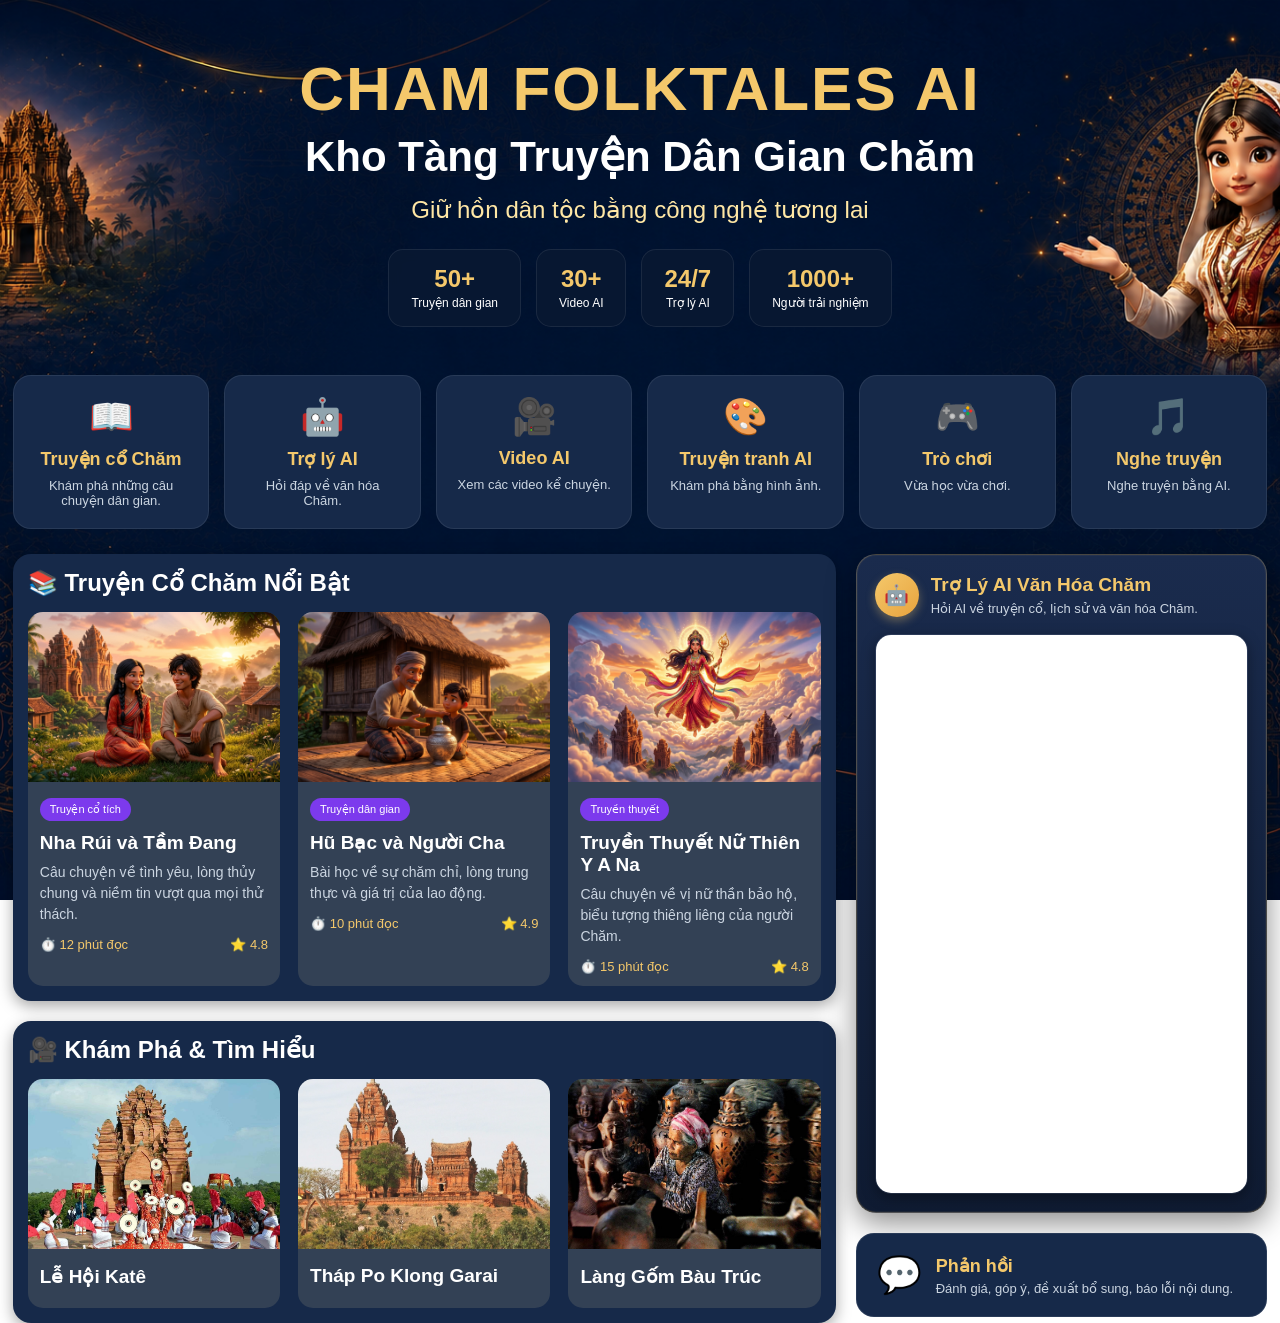
==== index.html @ b6efe1ab "Update index.html" ====
<!DOCTYPE html>
<html lang="vi">
<head>

    <meta charset="UTF-8">
    <meta name="viewport" content="width=device-width, initial-scale=1.0">
    <title>CHAM FOLKTALES AI</title>

    <link rel="stylesheet" href="style.css">
</head>

<body>

<div class="container">

    <div class="hero">

        <div class="hero-content">

            <h1>CHAM FOLKTALES AI</h1>

            <h2>Kho Tàng Truyện Dân Gian Chăm</h2>

            <p>
                Giữ hồn dân tộc bằng công nghệ tương lai
            </p>

            <div class="stats">

                <div class="stat-box">
                    <h3>50+</h3>
                    <span>Truyện dân gian</span>
                </div>

                <div class="stat-box">
                    <h3>30+</h3>
                    <span>Video AI</span>
                </div>

                <div class="stat-box">
                    <h3>24/7</h3>
                    <span>Trợ lý AI</span>
                </div>

                <div class="stat-box">
                    <h3>1000+</h3>
                    <span>Người trải nghiệm</span>
                </div>

            </div>
        </div>

    </div>

    <div class="menu-grid">

        <a href="truyenco.html" class="menu-card">
            <div class="icon">📖</div>
            <h3>Truyện cổ Chăm</h3>
            <p>Khám phá những câu chuyện dân gian.</p>
        </a>

        <a href="chatbot.html" class="menu-card">
            <div class="icon">🤖</div>
            <h3>Trợ lý AI</h3>
            <p>Hỏi đáp về văn hóa Chăm.</p>
        </a>

        <a href="videoAI.html" class="menu-card">
            <div class="icon">🎥</div>
            <h3>Video AI</h3>
            <p>Xem các video kể chuyện.</p>
        </a>

        <a href="truyentranh.html" class="menu-card">
            <div class="icon">🎨</div>
            <h3>Truyện tranh AI</h3>
            <p>Khám phá bằng hình ảnh.</p>
        </a>

        <a href="trochoi.html" class="menu-card">
            <div class="icon">🎮</div>
            <h3>Trò chơi</h3>
            <p>Vừa học vừa chơi.</p>
        </a>

        <a href="nghetruyen.html" class="menu-card">
            <div class="icon">🎵</div>
            <h3>Nghe truyện</h3>
            <p>Nghe truyện bằng AI.</p>
        </a>

    </div>

    <div class="main-grid">

        <!-- CỘT TRÁI -->
        <div class="left-side">

            <section class="story">

                <h2>📚 Truyện Cổ Chăm Nổi Bật</h2>

                <div class="cards">

                    <a href="truyenco.html#nha-rui-tam-dang" class="card" style="cursor: pointer; text-decoration: none; color: inherit;">

                        <img src="nha-nui-tam-dang.jpeg">

                        <div class="card-content">

                            <span class="tag">Truyện cổ tích</span>

                            <h3>Nha Rúi và Tầm Đang</h3>

                            <p>
                                Câu chuyện về tình yêu, lòng thủy chung và niềm tin vượt qua mọi thử thách.
                            </p>

                            <div class="card-info">
                                <span>⏱️ 12 phút đọc</span>
                                <span>⭐ 4.8</span>
                            </div>

                        </div>

                    </a>

                    <a href="truyenco.html#hu-bac-va-nguoi-cha" class="card" style="cursor: pointer; text-decoration: none; color: inherit;">

                        <img src="hu-bac-nguoi-cha.jpeg">

                        <div class="card-content">

                            <span class="tag">Truyện dân gian</span>

                            <h3>Hũ Bạc và Người Cha</h3>

                            <p>
                                Bài học về sự chăm chỉ, lòng trung thực và giá trị của lao động.
                            </p>

                            <div class="card-info">
                                <span>⏱️ 10 phút đọc</span>
                                <span>⭐ 4.9</span>
                            </div>

                        </div>

                    </a>

                    <a href="truyenco.html#thien-y-a-na" class="card" style="cursor: pointer; text-decoration: none; color: inherit;">

                        <img src="truyen-thuyet-thien-y-a-na.jpeg">

                        <div class="card-content">

                            <span class="tag">Truyền thuyết</span>

                            <h3>Truyền Thuyết Nữ Thiên Y A Na</h3>

                            <p>
                                Câu chuyện về vị nữ thần bảo hộ, biểu tượng thiêng liêng của người Chăm.
                            </p>

                            <div class="card-info">
                                <span>⏱️ 15 phút đọc</span>
                                <span>⭐ 4.8</span>
                            </div>

                        </div>

                    </a>

                </div>

            </section>

            <!-- KHÁM PHÁ & TÌM HIỂU -->
            <div class="extra-side">

                <h2>🎥 Khám Phá & Tìm Hiểu</h2>

                <div class="cards">

                    <div class="card" onclick="openKP('kate')" style="cursor:pointer;">
                        <img src="le-hoi-kate.jpg">
                        <div class="card-content">
                            <h3>Lễ Hội Katê</h3>
                        </div>
                    </div>

                    <div class="card" onclick="openKP('thap')" style="cursor:pointer;">
                        <img src="thap-po-klong-garai.jpg">
                        <div class="card-content">
                            <h3>Tháp Po Klong Garai</h3>
                        </div>
                    </div>

                    <div class="card" onclick="openKP('gom')" style="cursor:pointer;">
                        <img src="lang-gom-bau-truc.jpg">
                        <div class="card-content">
                            <h3>Làng Gốm Bàu Trúc</h3>
                        </div>
                    </div>

                </div>

            </div>

        </div>

        <!-- CỘT PHẢI -->
        <div class="right-side">

            <div class="chat-widget">

                <div class="chat-widget-header">
                    <div class="chat-icon-circle">🤖</div>
                    <div>
                        <h2>Trợ Lý AI Văn Hóa Chăm</h2>
                        <p>Hỏi AI về truyện cổ, lịch sử và văn hóa Chăm.</p>
                    </div>
                </div>

                <div class="chat-iframe-wrap">
                    <iframe
                        src="https://www.chatbase.co/c4M_3t0u1Y0ALdoCKAteB/help"
                        scrolling="no"
                        frameborder="0">
                    </iframe>
                </div>

            </div>

            <a href="phanhoi.html" class="menu-card" style="display:flex;align-items:center;gap:14px;text-align:left;margin-top:20px;">
                <div class="icon" style="margin-bottom:0;">💬</div>
                <div>
                    <h3 style="margin-bottom:4px;">Phản hồi</h3>
                    <p>Đánh giá, góp ý, đề xuất bổ sung, báo lỗi nội dung.</p>
                </div>
            </a>

        </div>

    </div>

</div><!-- end .container -->


<!-- =============================================
     MODAL KHÁM PHÁ & TÌM HIỂU
     ============================================= -->
<div id="kp-overlay" onclick="closeKPOverlay(event)" style="
    display: none;
    position: fixed;
    inset: 0;
    background: rgba(0,0,0,0.88);
    z-index: 9999;
    align-items: center;
    justify-content: center;
    backdrop-filter: blur(6px);
    padding: 20px;
">

    <div style="
        background: linear-gradient(180deg, #1a2b4d 0%, #0f1b32 100%);
        border: 1px solid rgba(244,200,107,0.25);
        border-radius: 22px;
        width: 100%;
        max-width: 700px;
        max-height: 88vh;
        display: flex;
        flex-direction: column;
        overflow: hidden;
        box-shadow: 0 28px 70px rgba(0,0,0,0.8);
        animation: kpIn 0.3s cubic-bezier(0.34,1.56,0.64,1);
    ">

        <!-- Header -->
        <div style="
            display: flex;
            align-items: flex-start;
            justify-content: space-between;
            padding: 20px 24px 16px;
            border-bottom: 1px solid rgba(255,255,255,0.07);
            flex-shrink: 0;
        ">
            <div>
                <div id="kp-tag" style="
                    display: inline-block;
                    background: rgba(124,58,237,0.78);
                    color: white;
                    font-size: 11px;
                    padding: 3px 12px;
                    border-radius: 20px;
                    margin-bottom: 8px;
                    font-weight: 500;
                "></div>
                <div id="kp-title" style="
                    font-size: 24px;
                    font-weight: 700;
                    color: #f4c86b;
                    line-height: 1.3;
                "></div>
            </div>
            <button onclick="closeKP()" style="
                width: 38px;
                height: 38px;
                border-radius: 50%;
                background: rgba(255,255,255,0.08);
                border: none;
                color: white;
                font-size: 18px;
                cursor: pointer;
                display: flex;
                align-items: center;
                justify-content: center;
                flex-shrink: 0;
                margin-left: 16px;
                transition: background 0.2s;
            " onmouseover="this.style.background='rgba(255,255,255,0.16)'"
               onmouseout="this.style.background='rgba(255,255,255,0.08)'">✕</button>
        </div>

        <!-- Body -->
        <div style="
            flex: 1;
            overflow-y: auto;
            padding: 24px 28px 20px;
            scrollbar-width: thin;
            scrollbar-color: rgba(244,200,107,0.3) transparent;
        ">

            <!-- Ảnh -->
            <img id="kp-img" src="" alt="" style="
                width: 100%;
                height: 230px;
                object-fit: cover;
                border-radius: 14px;
                margin-bottom: 20px;
                display: block;
            ">

            <!-- Mô tả -->
            <div id="kp-desc" style="
                color: #cbd5e1;
                font-size: 15px;
                line-height: 1.85;
                margin-bottom: 20px;
            "></div>

            <!-- Facts -->
            <div id="kp-facts" style="
                background: rgba(244,200,107,0.07);
                border: 1px solid rgba(244,200,107,0.18);
                border-radius: 14px;
                padding: 18px 20px;
            "></div>

        </div>

        <!-- Footer -->
        <div style="
            padding: 14px 24px;
            border-top: 1px solid rgba(255,255,255,0.07);
            display: flex;
            justify-content: center;
            flex-shrink: 0;
        ">
            <button onclick="closeKP()" style="
                padding: 10px 32px;
                background: rgba(244,200,107,0.1);
                border: 1px solid rgba(244,200,107,0.3);
                border-radius: 10px;
                color: #f4c86b;
                font-size: 14px;
                cursor: pointer;
                transition: background 0.2s;
            " onmouseover="this.style.background='rgba(244,200,107,0.2)'"
               onmouseout="this.style.background='rgba(244,200,107,0.1)'">✕ Đóng</button>
        </div>

    </div>
</div>

<style>
@keyframes kpIn {
    from { opacity: 0; transform: scale(0.9) translateY(20px); }
    to   { opacity: 1; transform: scale(1)   translateY(0);    }
}
</style>

<script>
/* ========== DỮ LIỆU KHÁM PHÁ ========== */
const kpData = {

    kate: {
        tag: 'Lễ hội truyền thống',
        title: '🎉 Lễ Hội Katê',
        img: 'le-hoi-kate.jpg',
        desc: [
            'Lễ hội Katê là lễ hội lớn nhất và đặc sắc nhất của người Chăm Bàlamôn, được tổ chức vào tháng 7 theo lịch Chăm (khoảng tháng 9–10 dương lịch) hằng năm.',
            'Đây là dịp để người Chăm tưởng nhớ các vị thần và tổ tiên, đặc biệt là vua Po Klong Garai và nữ thần Thiên Y A Na. Lễ hội diễn ra tại các tháp Chăm cổ kính với các nghi lễ tắm tượng thần, mặc y phục cho tượng và múa hát truyền thống.',
            'Katê không chỉ là nghi lễ tôn giáo mà còn là dịp để cộng đồng Chăm sum họp, gìn giữ bản sắc văn hóa và truyền lại cho thế hệ trẻ những giá trị tinh thần quý báu.'
        ],
        facts: [
            { icon: '📅', label: 'Thời gian',   value: 'Tháng 7 lịch Chăm (tháng 9–10 dương lịch)' },
            { icon: '📍', label: 'Địa điểm',    value: 'Tháp Chăm tại Ninh Thuận, Bình Thuận' },
            { icon: '🙏', label: 'Ý nghĩa',     value: 'Tưởng nhớ thần linh và tổ tiên người Chăm' },
            { icon: '🎭', label: 'Hoạt động',   value: 'Múa Chăm, hát dân ca, nghi lễ tắm tượng thần' },
            { icon: '🏛️', label: 'Di sản',      value: 'Di sản văn hóa phi vật thể quốc gia' }
        ]
    },

    thap: {
        tag: 'Di sản kiến trúc',
        title: '🏛️ Tháp Po Klong Garai',
        img: 'thap-po-klong-garai.jpg',
        desc: [
            'Tháp Po Klong Garai là quần thể tháp Chăm cổ nổi tiếng nhất Việt Nam, tọa lạc trên ngọn đồi Trầu ở thành phố Phan Rang–Tháp Chàm, tỉnh Ninh Thuận. Được xây dựng vào cuối thế kỷ XIII – đầu thế kỷ XIV, quần thể gồm ba tháp: Tháp Chính, Tháp Lửa và Tháp Cổng.',
            'Điều kỳ diệu nhất của kiến trúc Chăm là các khối gạch được xây hoàn toàn không dùng vữa nhưng vẫn kết dính chặt chẽ và đứng vững qua hơn 700 năm. Bí quyết kỹ thuật này đến nay vẫn chưa được giải đáp hoàn toàn.',
            'Tháp được đặt theo tên vua Po Klong Garai – vị vua huyền thoại của người Chăm, người đã có công xây dựng hệ thống thủy lợi và đoàn kết dân tộc Chăm Pa.'
        ],
        facts: [
            { icon: '📅', label: 'Năm xây dựng', value: 'Cuối TK XIII – đầu TK XIV' },
            { icon: '📍', label: 'Vị trí',        value: 'Phan Rang–Tháp Chàm, Ninh Thuận' },
            { icon: '🧱', label: 'Đặc điểm',      value: 'Xây bằng gạch nung, không dùng vữa' },
            { icon: '🏯', label: 'Cấu trúc',      value: '3 tháp: Tháp Chính, Tháp Lửa, Tháp Cổng' },
            { icon: '🌍', label: 'Di sản',         value: 'Di tích quốc gia đặc biệt của Việt Nam' }
        ]
    },

    gom: {
        tag: 'Làng nghề truyền thống',
        title: '🏺 Làng Gốm Bàu Trúc',
        img: 'lang-gom-bau-truc.jpg',
        desc: [
            'Làng gốm Bàu Trúc thuộc thị trấn Phước Dân, huyện Ninh Phước, tỉnh Ninh Thuận – được công nhận là một trong những làng gốm cổ nhất Đông Nam Á còn hoạt động cho đến ngày nay.',
            'Điểm độc đáo nhất của gốm Bàu Trúc là hoàn toàn làm bằng tay, không dùng bàn xoay. Người thợ đi vòng quanh sản phẩm để tạo hình, dùng đất sét địa phương pha trộn với cát mịn lấy từ sông Quao. Sau khi phơi khô, gốm được nung ngoài trời bằng củi và rơm trong khoảng 5–7 giờ.',
            'Gốm Bàu Trúc mang màu sắc tự nhiên đặc trưng: đỏ gạch, đen bóng hoặc nâu vàng với hoa văn hình học mang đậm bản sắc Chăm. Nghề làm gốm chủ yếu do phụ nữ Chăm truyền dạy từ đời này sang đời khác.'
        ],
        facts: [
            { icon: '📍', label: 'Địa điểm',   value: 'Ninh Phước, Ninh Thuận' },
            { icon: '⏳', label: 'Lịch sử',    value: 'Hàng nghìn năm tuổi, cổ nhất Đông Nam Á' },
            { icon: '🤲', label: 'Kỹ thuật',   value: 'Hoàn toàn thủ công, không dùng bàn xoay' },
            { icon: '🔥', label: 'Nung gốm',   value: 'Nung ngoài trời bằng củi và rơm' },
            { icon: '👩', label: 'Người làm',  value: 'Chủ yếu do phụ nữ Chăm thực hiện' }
        ]
    }

};

/* ========== MỞ MODAL ========== */
function openKP(key) {
    const d = kpData[key];

    document.getElementById('kp-tag').textContent   = d.tag;
    document.getElementById('kp-title').textContent = d.title;
    document.getElementById('kp-img').src           = d.img;
    document.getElementById('kp-img').alt           = d.title;

    // Đoạn văn mô tả
    document.getElementById('kp-desc').innerHTML =
        d.desc.map(p => `<p style="margin-bottom:14px">${p}</p>`).join('');

    // Bảng thông tin nhanh
    document.getElementById('kp-facts').innerHTML =
        d.facts.map(f => `
            <div style="
                display: flex;
                align-items: center;
                gap: 12px;
                padding: 8px 0;
                border-bottom: 1px solid rgba(255,255,255,0.05);
            ">
                <span style="font-size:20px; min-width:28px; text-align:center">${f.icon}</span>
                <span style="color:#64748b; font-size:13px; min-width:120px">${f.label}</span>
                <span style="color:#cbd5e1; font-size:14px">${f.value}</span>
            </div>
        `).join('');

    const overlay = document.getElementById('kp-overlay');
    overlay.style.display = 'flex';
    document.body.style.overflow = 'hidden';
}

/* ========== ĐÓNG MODAL ========== */
function closeKP() {
    document.getElementById('kp-overlay').style.display = 'none';
    document.body.style.overflow = '';
}

function closeKPOverlay(e) {
    if (e.target === document.getElementById('kp-overlay')) closeKP();
}

document.addEventListener('keydown', function(e) {
    if (e.key === 'Escape') closeKP();
});
</script>

<script src="script.js"></script>

</body>
</html>
---- style.css ----
*{
    margin:0;
    padding:0;
    box-sizing:border-box;
}

body{
    background-image:url("nen-cham-ai.png");
    background-size:cover;
    background-position:top center;
    background-repeat:no-repeat;
    background-attachment:fixed;
    color:white;
    font-family:Arial,sans-serif;
}
.hero{
    width:100%;
    height:380px;
    background:none;
    display:flex;
    justify-content:center;
    align-items:center;
    margin-bottom:20px;
}
.hero-content{
    text-align:center;
}
.hero-content h1{
    font-size:62px;
    color:#f4c86b;
    font-weight:bold;
    letter-spacing:2px;
}
.hero-content h2{
    font-size:42px;
    color:white;
    margin-top:8px;
}
.hero-content p{
    margin-top:15px;
    font-size:24px;
    color:#ffe7a5;
}
.container{
    width:98%;
    max-width:1800px;
    margin:auto;
}
.header{
    text-align:center;
    margin-bottom:30px;
}
.header h1{
    font-size:42px;
    color:#38bdf8;
}
.header p{
    color:#cbd5e1;
    margin-top:10px;
}
.section{
    background:#1e293b;
    padding:25px;
    border-radius:18px;
    margin-bottom:25px;
    box-shadow:0 5px 15px rgba(0,0,0,.3);
}
.info{
    border-left:6px solid #38bdf8;
}
.chat{
    border-left:6px solid #22c55e;
}
.story{
    border-left:6px solid #f59e0b;
}
.video{
    border-left:6px solid #ef4444;
}
.section h2{
    margin-bottom:15px;
}
.chat-box{
    display:flex;
    gap:10px;
}
.chat-box input{
    flex:1;
    padding:12px;
    border:none;
    border-radius:10px;
    outline:none;
}
.chat-box button{
    padding:12px 20px;
    border:none;
    border-radius:10px;
    cursor:pointer;
    background:#22c55e;
    color:white;
}
.chat-box button:hover{
    background:#16a34a;
}
.card{
    background:#334155;
    border-radius:15px;
    overflow:hidden;
    transition:.3s;
    height:100%;
}
.card:hover{
    transform:translateY(-8px);
}
.card img{
    width:100%;
    height:180px;
    object-fit:cover;
}
.card-content{
    padding:15px;
}
.card-content h3{
    text-align:center;
}
::-webkit-scrollbar{
    width:8px;
}
::-webkit-scrollbar-thumb{
    background:#38bdf8;
    border-radius:20px;
}
.feature-link{
    display:flex;
    justify-content:space-between;
    align-items:center;
    text-decoration:none;
    color:white;
}
.arrow{
    font-size:30px;
    color:#22c55e;
}
.feature-link:hover .arrow{
    transform:translateX(8px);
    transition:0.3s;
}
.back-btn{
    display:inline-block;
    margin-bottom:20px;
    padding:10px 20px;
    background:#334155;
    color:white;
    text-decoration:none;
    border-radius:10px;
}
.back-btn:hover{
    background:#475569;
}
.chat-page{
    background:#1e293b;
    padding:20px;
    border-radius:20px;
    text-align:center;
}
.chat-page h1{
    margin-bottom:10px;
    color:#fbbf24;
    font-size:42px;
    font-weight:700;
}
.chat-page p{
    text-align:center;
    color:#cbd5e1;
    margin-bottom:15px;
    font-size:18px;
}
.back-btn{
    display:inline-flex;
    align-items:center;
    gap:6px;
    margin-bottom:20px;
    padding:10px 20px;
    background:#334155;
    color:white;
    text-decoration:none;
    border-radius:10px;
    transition:0.3s;
}
.back-btn:hover{
    background:#475569;
}
.chat-page iframe{
    width:100%;
    height:650px;
    border:none;
    border-radius:15px;
    margin-top:10px;
    background:white;
}
.stats{
    display:flex;
    justify-content:center;
    gap:20px;
    margin-top:35px;
}
.stat-box{
    background:rgba(9,25,50,.75);
    padding:18px 28px;
    border-radius:18px;
    border:1px solid rgba(255,255,255,.08);
    backdrop-filter:blur(6px);
}
.stat-box h3{
    color:#f4c86b;
    font-size:28px;
}
.stat-box span{
    color:white;
    font-size:14px;
}
.menu-grid{
    display:grid;
    grid-template-columns:repeat(6,1fr);
    gap:15px;
    margin-bottom:25px;
}
.menu-card{
    background:#162949;
    border:1px solid rgba(255,255,255,.08);
    border-radius:18px;
    padding:20px;
    text-align:center;
    text-decoration:none;
    color:white;
    transition:.3s;
}
.menu-card:hover{
    transform:translateY(-8px);
    border-color:#f4c86b;
}
.menu-card .icon{
    font-size:36px;
    margin-bottom:10px;
}
.menu-card h3{
    font-size:18px;
    margin-bottom:8px;
    color:#f4c86b;
}
.menu-card p{
    font-size:13px;
    color:#cbd5e1;
}
.main-grid{
    display:grid;
    grid-template-columns:2.3fr 1.15fr;
    gap:20px;
    align-items:start;
    margin-top:20px;
}
.left-side{
    display:flex;
    flex-direction:column;
    gap:20px;
}
.right-side{
    width:100%;
}
.story,
.video,
.chat-widget{
    background:#162949;
    border:none;
    border-radius:18px;
    padding:15px;
    box-shadow:0 5px 15px rgba(0,0,0,.35);
}
.story h2,
.video h2,
.chat-widget h2{
    color:white;
    font-size:24px;
    margin-bottom:15px;
}
.chat-widget{
    height:100%;
    background:linear-gradient(180deg,#1a2b4d 0%,#0f1b32 100%);
    border:1px solid rgba(244,200,107,.25);
    border-radius:20px;
    padding:18px;
    box-shadow:0 10px 30px rgba(0,0,0,.45),
               inset 0 0 0 1px rgba(244,200,107,.05);
}
.chat-widget-header{
    display:flex;
    align-items:flex-start;
    gap:12px;
    margin-bottom:16px;
}
.chat-icon-circle{
    flex-shrink:0;
    width:44px;
    height:44px;
    border-radius:50%;
    background:linear-gradient(135deg,#f4c86b,#e8a33d);
    display:flex;
    align-items:center;
    justify-content:center;
    font-size:20px;
    box-shadow:0 4px 10px rgba(244,200,107,.35);
}
.chat-widget-header h2{
    color:#f4c86b;
    font-size:19px;
    margin-bottom:4px;
    font-weight:700;
}
.chat-widget-header p{
    color:#cbd5e1;
    font-size:13px;
    line-height:1.4;
}
.chat-iframe-wrap{
    border-radius:16px;
    overflow:hidden;
    border:1px solid rgba(255,255,255,.08);
    box-shadow:0 4px 14px rgba(0,0,0,.35);
    height:560px;
}
.chat-widget iframe{
    display:block;
    width:calc(100% + 34px);
    height:calc(100% + 34px);
    margin:-17px;
    border:none;
    background:white;
}
.chat-widget{
    height:auto;
}
.cards{
    display:grid;
    grid-template-columns:repeat(3,1fr);
    gap:18px;
}
.card{
    background:#334155;
    border-radius:15px;
    overflow:hidden;
    transition:.3s;
}
.card:hover{
    transform:translateY(-5px);
}
.card img{
    width:100%;
    height:170px;
    object-fit:cover;
}
.card-content{
    padding:12px;
}
.tag{
    display:inline-block;
    background:#7c3aed;
    padding:5px 10px;
    border-radius:20px;
    font-size:11px;
    margin-bottom:10px;
}
.card-content h3{
    text-align:left;
    color:white;
    font-size:19px;
    margin-bottom:8px;
}
.card-content p{
    color:#cbd5e1;
    font-size:14px;
    line-height:1.5;
}
.card-info{
    display:flex;
    justify-content:space-between;
    margin-top:12px;
    color:#f4c86b;
    font-size:13px;
}
.video .cards{
    display:grid;
    grid-template-columns:repeat(3,1fr);
    gap:18px;
}
.video .card img{
    height:150px;
}
.video .card-content{
    text-align:center;
}
.video .card-content h3{
    text-align:center;
    font-size:18px;
}
.menu-grid{
    position:relative;
    z-index:2;
    margin-top:-25px;
}
.stats{
    display:flex;
    justify-content:center;
    gap:15px;
    margin-top:25px;
}
.stat-box{
    background:rgba(9,25,50,.8);
    padding:15px 22px;
    border-radius:15px;
    border:1px solid rgba(255,255,255,.08);
}
.stat-box h3{
    color:#f4c86b;
    font-size:24px;
}
.stat-box span{
    color:white;
    font-size:12px;
}
.video{
    margin-top:20px;
}

/* extra-side (Khám phá & Tìm hiểu) */
.extra-side{
    background:#162949;
    border-radius:18px;
    padding:15px;
    box-shadow:0 5px 15px rgba(0,0,0,.35);
}
.extra-side h2{
    color:white;
    font-size:24px;
    margin-bottom:15px;
}

/* =============================================
   CHATBOT PAGE
   ============================================= */
.chatbot-page{
    padding:30px 0 60px;
}
.chatbot-header{
    text-align:center;
    margin-bottom:24px;
}
.chatbot-header h1{
    font-size:42px;
    color:#f4c86b;
    font-weight:800;
    margin-bottom:10px;
}
.chatbot-header p{
    color:#cbd5e1;
    font-size:16px;
    max-width:560px;
    margin:0 auto;
    line-height:1.6;
}
.chatbot-wrap{
    background:linear-gradient(180deg,#1a2b4d 0%,#0f1b32 100%);
    border:1px solid rgba(244,200,107,0.22);
    border-radius:20px;
    padding:20px;
    box-shadow:0 10px 30px rgba(0,0,0,0.45);
    max-width:900px;
    margin:0 auto;
}
.chatbot-wrap iframe{
    width:100%;
    height:650px;
    border:none;
    border-radius:14px;
    background:white;
    display:block;
}

/* =============================================
   RESPONSIVE – TABLET (max 1024px)
   ============================================= */
@media (max-width:1024px){

    .menu-grid{
        grid-template-columns:repeat(3,1fr);
    }
    .main-grid{
        grid-template-columns:1fr;
    }
    .cards{
        grid-template-columns:repeat(2,1fr);
    }
    .hero-content h1{
        font-size:48px;
    }
    .hero-content h2{
        font-size:32px;
    }
    .hero-content p{
        font-size:18px;
    }
    .stat-box h3{
        font-size:22px;
    }
    .chat-iframe-wrap{
        height:480px;
    }
}

/* =============================================
   RESPONSIVE – MOBILE (max 768px)
   ============================================= */
@media (max-width:768px){

    .container{
        width:96%;
        padding:0 4px;
    }

    /* HERO */
    .hero{
        height:auto;
        padding:30px 16px 20px;
    }
    .hero-content h1{
        font-size:32px;
        letter-spacing:0;
    }
    .hero-content h2{
        font-size:22px;
    }
    .hero-content p{
        font-size:15px;
        margin-top:10px;
    }

    /* STATS */
    .stats{
        display:grid;
        grid-template-columns:repeat(2,1fr);
        gap:10px;
        margin-top:20px;
    }
    .stat-box{
        padding:12px 14px;
    }
    .stat-box h3{
        font-size:22px;
    }
    .stat-box span{
        font-size:12px;
    }

    /* MENU GRID */
    .menu-grid{
        grid-template-columns:repeat(3,1fr);
        gap:8px;
        margin-top:-10px;
        margin-bottom:16px;
    }
    .menu-card{
        padding:12px 6px;
        border-radius:12px;
    }
    .menu-card .icon{
        font-size:24px;
        margin-bottom:6px;
    }
    .menu-card h3{
        font-size:12px;
        margin-bottom:0;
    }
    .menu-card p{
        display:none;
    }

    /* MAIN GRID */
    .main-grid{
        grid-template-columns:1fr;
        gap:16px;
        margin-top:12px;
    }

    /* CARDS */
    .cards{
        grid-template-columns:1fr;
        gap:14px;
    }

    /* SECTIONS */
    .story,
    .video,
    .extra-side{
        padding:14px 12px;
        border-radius:14px;
    }
    .story h2,
    .video h2,
    .extra-side h2{
        font-size:18px;
        margin-bottom:12px;
    }

    /* CARD */
    .card img{
        height:160px;
    }
    .card-content h3{
        font-size:16px;
    }
    .card-content p{
        font-size:13px;
    }

    /* CHAT WIDGET (trang chủ) */
    .chat-widget{
        padding:14px;
    }
    .chat-widget-header h2{
        font-size:16px;
    }
    .chat-iframe-wrap{
        height:420px;
    }
    .chat-widget iframe{
        width:calc(100% + 20px);
        height:calc(100% + 20px);
        margin:-10px;
    }

    /* BACK BTN */
    .back-btn{
        font-size:13px;
        padding:8px 14px;
    }

    /* CHATBOT PAGE */
    .chatbot-header h1{
        font-size:28px;
    }
    .chatbot-header p{
        font-size:14px;
    }
    .chatbot-wrap{
        padding:12px;
        border-radius:14px;
    }
    .chatbot-wrap iframe{
        height:540px;
        border-radius:10px;
    }

    /* TRUYENCO */
    .tc-hero h1{
        font-size:32px;
    }
    .tc-grid{
        grid-template-columns:repeat(2,1fr);
        gap:14px;
    }
    .tc-modal{
        border-radius:16px;
    }
    .tc-modal-title{
        font-size:20px;
    }
    .tc-modal-body{
        padding:16px 16px 14px;
    }
    .tc-story-text{
        font-size:15px;
    }

    /* TRUYENTRANH */
    .tt-grid{
        grid-template-columns:repeat(2,1fr);
        gap:14px;
    }
    .pdf-modal{
        width:96vw;
        height:85vh;
    }

    /* VIDEO */
    .vid-hero h1{
        font-size:32px;
    }
    .vid-grid{
        grid-template-columns:repeat(2,1fr);
        gap:14px;
    }
    .vid-modal{
        width:96vw;
        max-height:90vh;
    }
    .vid-modal-title{
        font-size:18px;
    }

    /* GAME */
    .game-hero h1{
        font-size:32px;
    }
    .topic-grid{
        grid-template-columns:1fr;
        gap:12px;
    }
    .quiz-box{
        padding:20px 16px;
        border-radius:18px;
    }
    .q-text{
        font-size:18px;
    }
    .result-box{
        padding:28px 18px;
    }
    .result-score-big{
        font-size:56px;
    }
    .result-stats{
        gap:8px;
    }
    .r-stat{
        padding:12px 14px;
        min-width:80px;
    }

    /* NGHE TRUYEN */
    .nt-hero h1{
        font-size:32px;
    }
    .nt-layout{
        grid-template-columns:1fr;
    }
    .player-panel{
        position:static;
    }
    .player-cover{
        aspect-ratio:2/1;
    }
    .api-input-row{
        flex-direction:column;
    }
    .api-save-btn{
        width:100%;
    }
    .voice-row{
        gap:8px;
    }
    .voice-btn{
        font-size:12px;
        padding:7px 12px;
    }

    /* PHAN HOI */
    .fb-types{
        grid-template-columns:repeat(2,1fr);
    }
    .fb-row2{
        grid-template-columns:1fr;
    }
}

/* =============================================
   RESPONSIVE – NHỎ HƠN (max 480px)
   ============================================= */
@media (max-width:480px){

    .hero-content h1{
        font-size:26px;
    }
    .hero-content h2{
        font-size:18px;
    }
    .menu-grid{
        grid-template-columns:repeat(3,1fr);
        gap:6px;
    }
    .menu-card .icon{
        font-size:20px;
    }
    .menu-card h3{
        font-size:11px;
    }
    .stats{
        grid-template-columns:repeat(2,1fr);
        gap:8px;
    }
    .stat-box h3{
        font-size:20px;
    }
    .cards{
        grid-template-columns:1fr;
    }

    /* CHATBOT PAGE */
    .chatbot-header h1{
        font-size:22px;
    }
    .chatbot-wrap iframe{
        height:480px;
    }

    /* TRUYENCO */
    .tc-grid{
        grid-template-columns:1fr;
    }

    /* TRUYENTRANH */
    .tt-grid{
        grid-template-columns:1fr;
    }

    /* VIDEO */
    .vid-grid{
        grid-template-columns:1fr;
    }
}
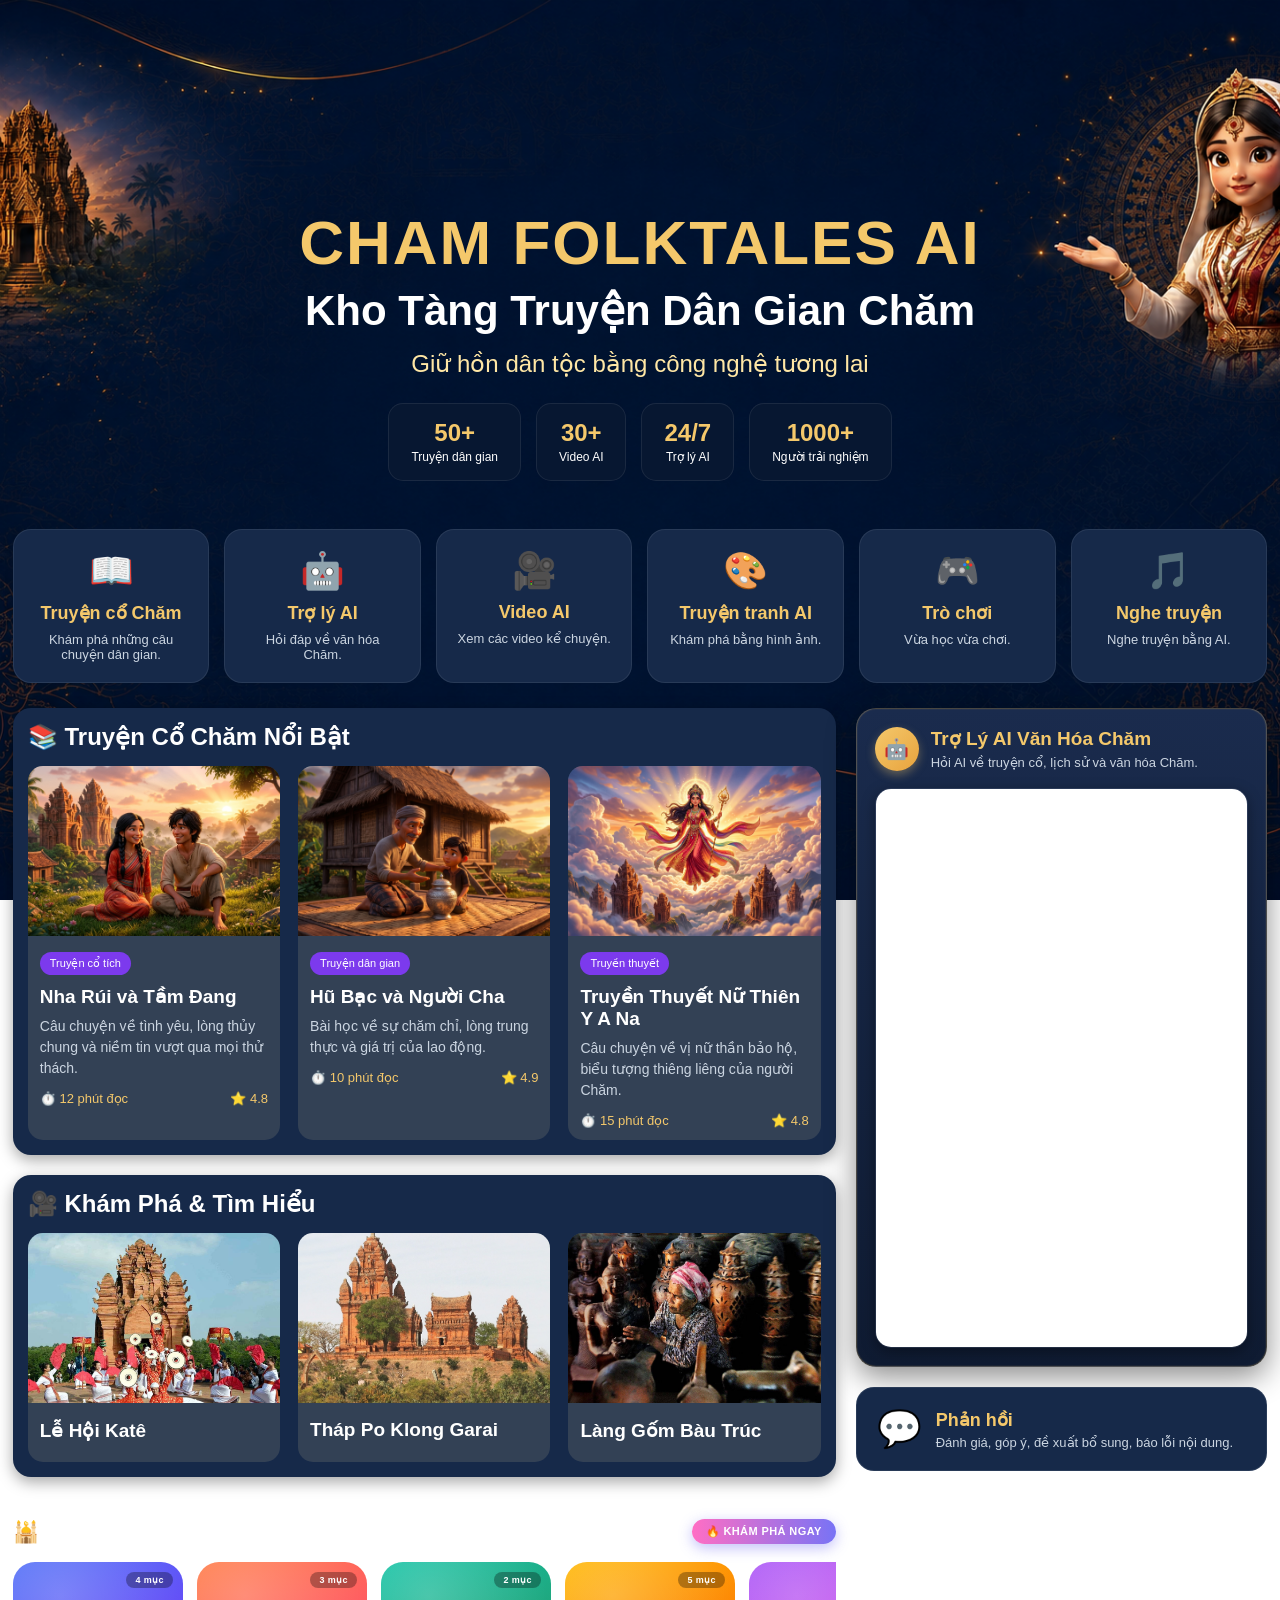
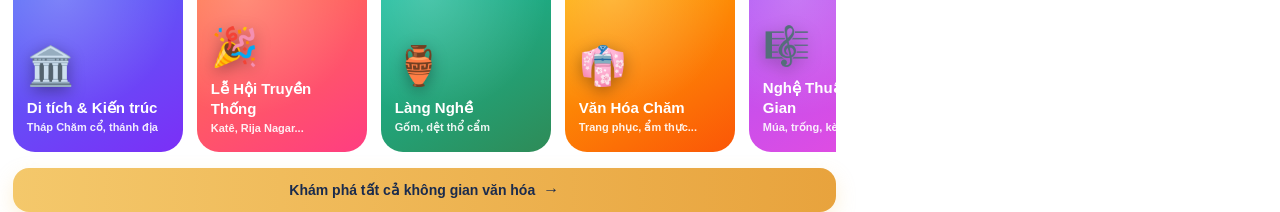
==== commit 4950c5cd: "Update index.html" ====
--- a/index.html
+++ b/index.html
@@ -7,9 +7,158 @@
     <title>CHAM FOLKTALES AI</title>
 
     <link rel="stylesheet" href="style.css">
+    <link rel="stylesheet" href="hieuung.css">
+    <style>
+    /* ===== KHÔNG GIAN VĂN HÓA CHĂM - GEN Z STYLE ===== */
+    .vhz-section{ margin-top:22px; }
+
+    .vhz-head{
+        display:flex;
+        align-items:center;
+        justify-content:space-between;
+        flex-wrap:wrap;
+        gap:8px;
+        margin-bottom:14px;
+    }
+    .vhz-head h2{
+        font-size:21px;
+        font-weight:800;
+        color:white;
+        display:flex;
+        align-items:center;
+        gap:8px;
+    }
+    .vhz-badge{
+        background:linear-gradient(90deg,#ff6ec4,#7873f5);
+        color:white;
+        font-size:11px;
+        font-weight:700;
+        letter-spacing:.4px;
+        padding:6px 14px;
+        border-radius:20px;
+        box-shadow:0 4px 14px rgba(120,115,245,.45);
+        animation:vhzPulse 2s ease-in-out infinite;
+        white-space:nowrap;
+    }
+    @keyframes vhzPulse{
+        0%,100%{ transform:scale(1); }
+        50%{ transform:scale(1.07); }
+    }
+
+    .vhz-scroll{
+        display:flex;
+        gap:14px;
+        overflow-x:auto;
+        padding:4px 2px 16px;
+        scroll-snap-type:x mandatory;
+        -webkit-overflow-scrolling:touch;
+    }
+    .vhz-scroll::-webkit-scrollbar{ height:6px; }
+    .vhz-scroll::-webkit-scrollbar-thumb{
+        background:rgba(244,200,107,.4);
+        border-radius:10px;
+    }
+
+    .vhz-card{
+        flex:0 0 170px;
+        scroll-snap-align:start;
+        position:relative;
+        overflow:hidden;
+        border-radius:22px;
+        padding:18px 14px;
+        min-height:190px;
+        display:flex;
+        flex-direction:column;
+        justify-content:flex-end;
+        text-decoration:none;
+        color:white;
+        transition:transform .25s ease, box-shadow .25s ease;
+    }
+    .vhz-card:hover{
+        transform:translateY(-8px) scale(1.035);
+        box-shadow:0 18px 34px rgba(0,0,0,.45);
+    }
+    .vhz-card::before{
+        content:'';
+        position:absolute;
+        inset:0;
+        background:radial-gradient(circle at 28% 18%, rgba(255,255,255,.55), transparent 60%);
+        opacity:.4;
+    }
+    .vhz-tag{
+        position:absolute;
+        top:10px;
+        right:10px;
+        background:rgba(0,0,0,.3);
+        backdrop-filter:blur(4px);
+        font-size:9px;
+        font-weight:700;
+        letter-spacing:.4px;
+        padding:3px 9px;
+        border-radius:20px;
+    }
+    .vhz-emoji{
+        font-size:38px;
+        margin-bottom:10px;
+        filter:drop-shadow(0 4px 8px rgba(0,0,0,.35));
+        position:relative;
+        z-index:1;
+    }
+    .vhz-card h3{
+        font-size:15px;
+        font-weight:800;
+        line-height:1.3;
+        margin-bottom:4px;
+        position:relative;
+        z-index:1;
+    }
+    .vhz-card span:not(.vhz-tag){
+        font-size:11px;
+        font-weight:600;
+        opacity:.9;
+        position:relative;
+        z-index:1;
+    }
+
+    .vhz-c1{ background:linear-gradient(150deg,#4f6ef7,#7b2ff7); }
+    .vhz-c2{ background:linear-gradient(150deg,#ff7a45,#ff3d81); }
+    .vhz-c3{ background:linear-gradient(150deg,#12c2a4,#2e8b57); }
+    .vhz-c4{ background:linear-gradient(150deg,#ffb703,#fb5607); }
+    .vhz-c5{ background:linear-gradient(150deg,#a955f7,#e94adf); }
+
+    .vhz-cta{
+        display:flex;
+        align-items:center;
+        justify-content:center;
+        gap:8px;
+        padding:13px 20px;
+        border-radius:16px;
+        background:linear-gradient(90deg,#f4c86b,#e8a33d);
+        color:#1a2b4d;
+        font-weight:800;
+        font-size:14px;
+        text-decoration:none;
+        box-shadow:0 8px 20px rgba(244,200,107,.25);
+        transition:transform .25s ease, box-shadow .25s ease;
+    }
+    .vhz-cta:hover{
+        transform:translateY(-3px);
+        box-shadow:0 14px 28px rgba(244,200,107,.4);
+    }
+
+    @media (max-width:768px){
+        .vhz-head h2{ font-size:17px; }
+        .vhz-card{ flex:0 0 138px; min-height:170px; padding:14px 12px; border-radius:18px; }
+        .vhz-emoji{ font-size:30px; }
+        .vhz-card h3{ font-size:13px; }
+        .vhz-card span:not(.vhz-tag){ font-size:10px; }
+    }
+    </style>
 </head>
 
 <body>
+
+<canvas id="particles-canvas"></canvas>
 
 <div class="container">
 
@@ -97,7 +246,7 @@
         <!-- CỘT TRÁI -->
         <div class="left-side">
 
-            <section class="story">
+            <section class="story reveal">
 
                 <h2>📚 Truyện Cổ Chăm Nổi Bật</h2>
 
@@ -177,7 +326,7 @@
             </section>
 
             <!-- KHÁM PHÁ & TÌM HIỂU -->
-            <div class="extra-side">
+            <div class="extra-side reveal">
 
                 <h2>🎥 Khám Phá & Tìm Hiểu</h2>
 
@@ -208,10 +357,63 @@
 
             </div>
 
+            <!-- KHÔNG GIAN VĂN HÓA CHĂM - GEN Z STYLE -->
+            <div class="vhz-section reveal">
+
+                <div class="vhz-head">
+                    <h2>🕌 Không Gian Văn Hóa Chăm</h2>
+                    <span class="vhz-badge">🔥 KHÁM PHÁ NGAY</span>
+                </div>
+
+                <div class="vhz-scroll">
+
+                    <a href="vanhoacham.html#ditich" class="vhz-card vhz-c1">
+                        <span class="vhz-tag">4 mục</span>
+                        <div class="vhz-emoji">🏛️</div>
+                        <h3>Di tích &amp; Kiến trúc</h3>
+                        <span>Tháp Chăm cổ, thánh địa</span>
+                    </a>
+
+                    <a href="vanhoacham.html#lehoi" class="vhz-card vhz-c2">
+                        <span class="vhz-tag">3 mục</span>
+                        <div class="vhz-emoji">🎉</div>
+                        <h3>Lễ Hội Truyền Thống</h3>
+                        <span>Katê, Rija Nagar...</span>
+                    </a>
+
+                    <a href="vanhoacham.html#langnghe" class="vhz-card vhz-c3">
+                        <span class="vhz-tag">2 mục</span>
+                        <div class="vhz-emoji">🏺</div>
+                        <h3>Làng Nghề</h3>
+                        <span>Gốm, dệt thổ cẩm</span>
+                    </a>
+
+                    <a href="vanhoacham.html#vanhoa" class="vhz-card vhz-c4">
+                        <span class="vhz-tag">5 mục</span>
+                        <div class="vhz-emoji">👘</div>
+                        <h3>Văn Hóa Chăm</h3>
+                        <span>Trang phục, ẩm thực...</span>
+                    </a>
+
+                    <a href="vanhoacham.html#nghethuat" class="vhz-card vhz-c5">
+                        <span class="vhz-tag">4 mục</span>
+                        <div class="vhz-emoji">🎼</div>
+                        <h3>Nghệ Thuật Dân Gian</h3>
+                        <span>Múa, trống, kèn Chăm</span>
+                    </a>
+
+                </div>
+
+                <a href="vanhoacham.html" class="vhz-cta">
+                    Khám phá tất cả không gian văn hóa <span style="font-size:16px;">→</span>
+                </a>
+
+            </div>
+
         </div>
 
         <!-- CỘT PHẢI -->
-        <div class="right-side">
+        <div class="right-side reveal">
 
             <div class="chat-widget">
 
@@ -501,6 +703,7 @@
 </script>
 
 <script src="script.js"></script>
+<script src="hieuung.js"></script>
 
 </body>
 </html>
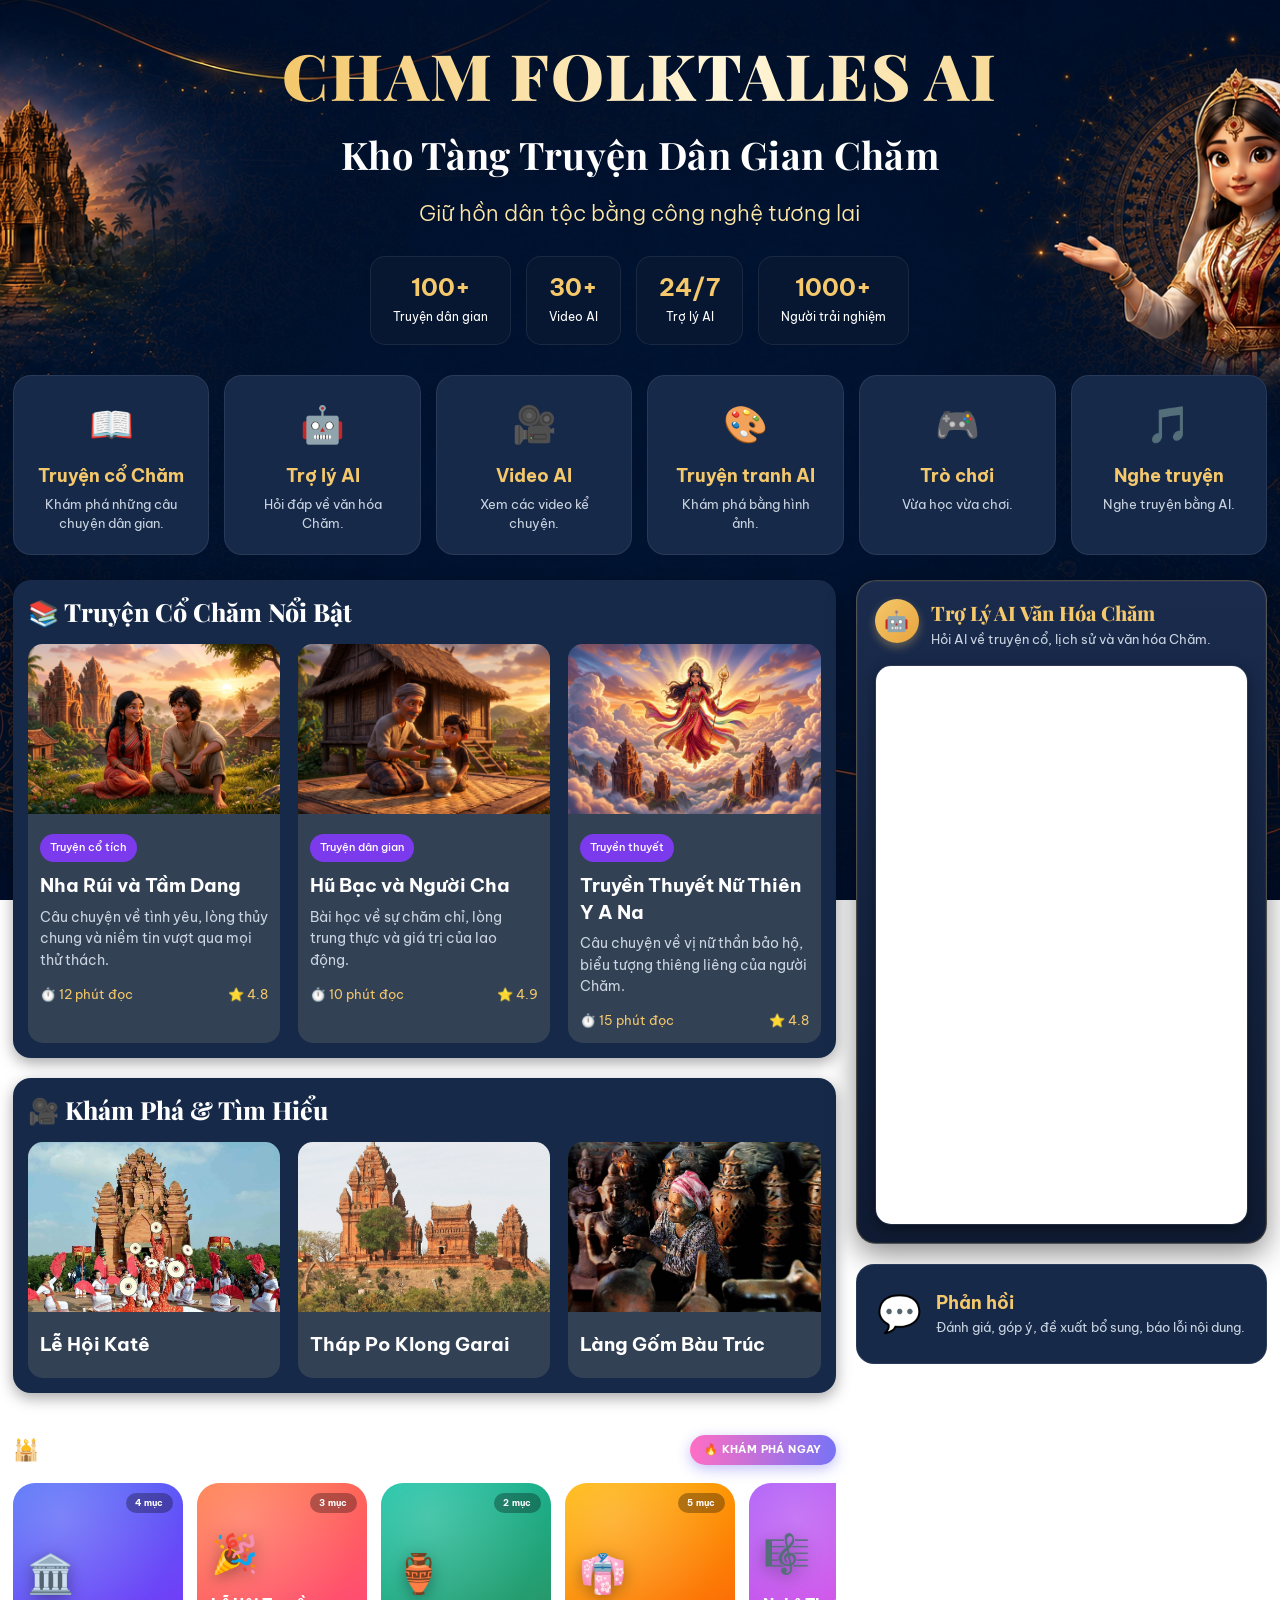
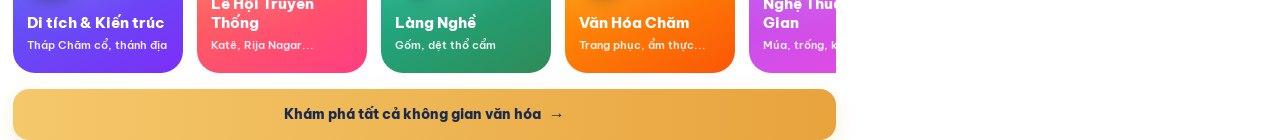
==== commit a40b7a77: "Update index.html" ====
--- a/index.html
+++ b/index.html
@@ -177,7 +177,7 @@
             <div class="stats">
 
                 <div class="stat-box">
-                    <h3>50+</h3>
+                    <h3>100+</h3>
                     <span>Truyện dân gian</span>
                 </div>
 
@@ -260,7 +260,7 @@
 
                             <span class="tag">Truyện cổ tích</span>
 
-                            <h3>Nha Rúi và Tầm Đang</h3>
+                            <h3>Nha Rúi và Tầm Dang</h3>
 
                             <p>
                                 Câu chuyện về tình yêu, lòng thủy chung và niềm tin vượt qua mọi thử thách.
--- a/style.css
+++ b/style.css
@@ -1,3 +1,5 @@
+@import url('https://fonts.googleapis.com/css2?family=Be+Vietnam+Pro:wght@300;400;500;600;700;800;900&family=Playfair+Display:wght@700;800;900&display=swap');
+
 *{
     margin:0;
     padding:0;
@@ -11,7 +13,15 @@
     background-repeat:no-repeat;
     background-attachment:fixed;
     color:white;
-    font-family:Arial,sans-serif;
+    font-family:'Be Vietnam Pro', Arial, sans-serif;
+    line-height:1.6;
+}
+h1,h2,h3,h4,h5,h6{
+    font-family:'Be Vietnam Pro', Arial, sans-serif;
+    line-height:1.35;
+}
+p{
+    line-height:1.65;
 }
 .hero{
     width:100%;
@@ -26,20 +36,29 @@
     text-align:center;
 }
 .hero-content h1{
-    font-size:62px;
+    font-family:'Playfair Display', serif;
+    font-size:64px;
     color:#f4c86b;
-    font-weight:bold;
+    font-weight:900;
     letter-spacing:2px;
+    line-height:1.25;
+    padding-bottom:6px;
 }
 .hero-content h2{
-    font-size:42px;
-    color:white;
+    font-family:'Playfair Display', serif;
+    font-size:38px;
+    color:white;
+    font-weight:700;
     margin-top:8px;
+    line-height:1.35;
+    letter-spacing:0.3px;
 }
 .hero-content p{
     margin-top:15px;
-    font-size:24px;
+    font-size:22px;
     color:#ffe7a5;
+    font-weight:300;
+    line-height:1.6;
 }
 .container{
     width:98%;
@@ -51,8 +70,10 @@
     margin-bottom:30px;
 }
 .header h1{
+    font-family:'Playfair Display', serif;
     font-size:42px;
     color:#38bdf8;
+    font-weight:800;
 }
 .header p{
     color:#cbd5e1;
@@ -90,6 +111,7 @@
     border:none;
     border-radius:10px;
     outline:none;
+    font-family:inherit;
 }
 .chat-box button{
     padding:12px 20px;
@@ -98,6 +120,8 @@
     cursor:pointer;
     background:#22c55e;
     color:white;
+    font-family:inherit;
+    font-weight:600;
 }
 .chat-box button:hover{
     background:#16a34a;
@@ -122,6 +146,7 @@
 }
 .card-content h3{
     text-align:center;
+    line-height:1.4;
 }
 ::-webkit-scrollbar{
     width:8px;
@@ -153,6 +178,7 @@
     color:white;
     text-decoration:none;
     border-radius:10px;
+    font-weight:500;
 }
 .back-btn:hover{
     background:#475569;
@@ -164,10 +190,12 @@
     text-align:center;
 }
 .chat-page h1{
+    font-family:'Playfair Display', serif;
     margin-bottom:10px;
     color:#fbbf24;
     font-size:42px;
-    font-weight:700;
+    font-weight:800;
+    line-height:1.3;
 }
 .chat-page p{
     text-align:center;
@@ -214,6 +242,8 @@
 .stat-box h3{
     color:#f4c86b;
     font-size:28px;
+    font-weight:700;
+    line-height:1.3;
 }
 .stat-box span{
     color:white;
@@ -247,10 +277,13 @@
     font-size:18px;
     margin-bottom:8px;
     color:#f4c86b;
+    font-weight:700;
+    line-height:1.3;
 }
 .menu-card p{
     font-size:13px;
     color:#cbd5e1;
+    line-height:1.5;
 }
 .main-grid{
     display:grid;
@@ -279,9 +312,12 @@
 .story h2,
 .video h2,
 .chat-widget h2{
-    color:white;
-    font-size:24px;
+    font-family:'Playfair Display', serif;
+    color:white;
+    font-size:25px;
+    font-weight:800;
     margin-bottom:15px;
+    line-height:1.35;
 }
 .chat-widget{
     height:100%;
@@ -311,15 +347,17 @@
     box-shadow:0 4px 10px rgba(244,200,107,.35);
 }
 .chat-widget-header h2{
+    font-family:'Playfair Display', serif;
     color:#f4c86b;
-    font-size:19px;
+    font-size:20px;
     margin-bottom:4px;
-    font-weight:700;
+    font-weight:800;
+    line-height:1.35;
 }
 .chat-widget-header p{
     color:#cbd5e1;
     font-size:13px;
-    line-height:1.4;
+    line-height:1.5;
 }
 .chat-iframe-wrap{
     border-radius:16px;
@@ -368,17 +406,20 @@
     border-radius:20px;
     font-size:11px;
     margin-bottom:10px;
+    font-weight:500;
 }
 .card-content h3{
     text-align:left;
     color:white;
     font-size:19px;
+    font-weight:700;
     margin-bottom:8px;
+    line-height:1.4;
 }
 .card-content p{
     color:#cbd5e1;
     font-size:14px;
-    line-height:1.5;
+    line-height:1.55;
 }
 .card-info{
     display:flex;
@@ -439,9 +480,12 @@
     box-shadow:0 5px 15px rgba(0,0,0,.35);
 }
 .extra-side h2{
-    color:white;
-    font-size:24px;
+    font-family:'Playfair Display', serif;
+    color:white;
+    font-size:25px;
+    font-weight:800;
     margin-bottom:15px;
+    line-height:1.35;
 }
 
 /* =============================================
@@ -455,10 +499,12 @@
     margin-bottom:24px;
 }
 .chatbot-header h1{
+    font-family:'Playfair Display', serif;
     font-size:42px;
     color:#f4c86b;
     font-weight:800;
     margin-bottom:10px;
+    line-height:1.3;
 }
 .chatbot-header p{
     color:#cbd5e1;
--- a/hieuung.css
+++ b/hieuung.css
@@ -0,0 +1,80 @@
+/* =========================================================
+   HIỆU ỨNG - EFFECTS (dùng chung cho mọi trang)
+   Chỉ cần thêm 1 dòng <link> này vào <head> của trang là chạy.
+   ========================================================= */
+
+/* Canvas hạt vàng bay - nằm cố định phía sau toàn bộ nội dung */
+#particles-canvas{
+    position:fixed;
+    inset:0;
+    width:100%;
+    height:100%;
+    pointer-events:none;
+    z-index:0;
+}
+
+/* Đưa nội dung chính lên trên lớp hạt */
+body > .container{
+    position:relative;
+    z-index:1;
+}
+
+/* ===== SCROLL REVEAL: hiện dần khi cuộn tới ===== */
+.reveal{
+    opacity:0;
+    transform:translateY(30px);
+    transition:opacity .8s ease, transform .8s ease;
+}
+.reveal.reveal-visible{
+    opacity:1;
+    transform:translateY(0);
+}
+
+/* ===== SHIMMER cho tiêu đề hero (chữ vàng lấp lánh chạy) ===== */
+.hero-content h1{
+    background:linear-gradient(90deg,#f4c86b 0%,#fff6da 25%,#f4c86b 50%,#e8a33d 75%,#f4c86b 100%);
+    background-size:250% auto;
+    -webkit-background-clip:text;
+    background-clip:text;
+    -webkit-text-fill-color:transparent;
+    animation:vhShimmer 5s linear infinite;
+}
+@keyframes vhShimmer{
+    0%{ background-position:0% center; }
+    100%{ background-position:250% center; }
+}
+
+/* ===== GLOW VÀNG THEO CHUỘT trên các thẻ ===== */
+.menu-card, .card, .vhz-card{
+    position:relative;
+    overflow:hidden;
+}
+.menu-card::after,
+.card::after,
+.vhz-card::after{
+    content:'';
+    position:absolute;
+    inset:0;
+    background:radial-gradient(circle 150px at var(--mx,50%) var(--my,50%), rgba(244,200,107,.30), transparent 70%);
+    opacity:0;
+    transition:opacity .35s ease;
+    pointer-events:none;
+    z-index:0;
+}
+.menu-card:hover::after,
+.card:hover::after,
+.vhz-card:hover::after{
+    opacity:1;
+}
+/* đảm bảo nội dung bên trong thẻ vẫn nổi trên lớp glow */
+.menu-card > *, .card > *, .vhz-card > *{
+    position:relative;
+    z-index:1;
+}
+
+@media (max-width:768px){
+    /* Trên điện thoại giảm hiệu ứng glow theo chuột (không có hover thật) */
+    .menu-card::after, .card::after, .vhz-card::after{
+        display:none;
+    }
+}
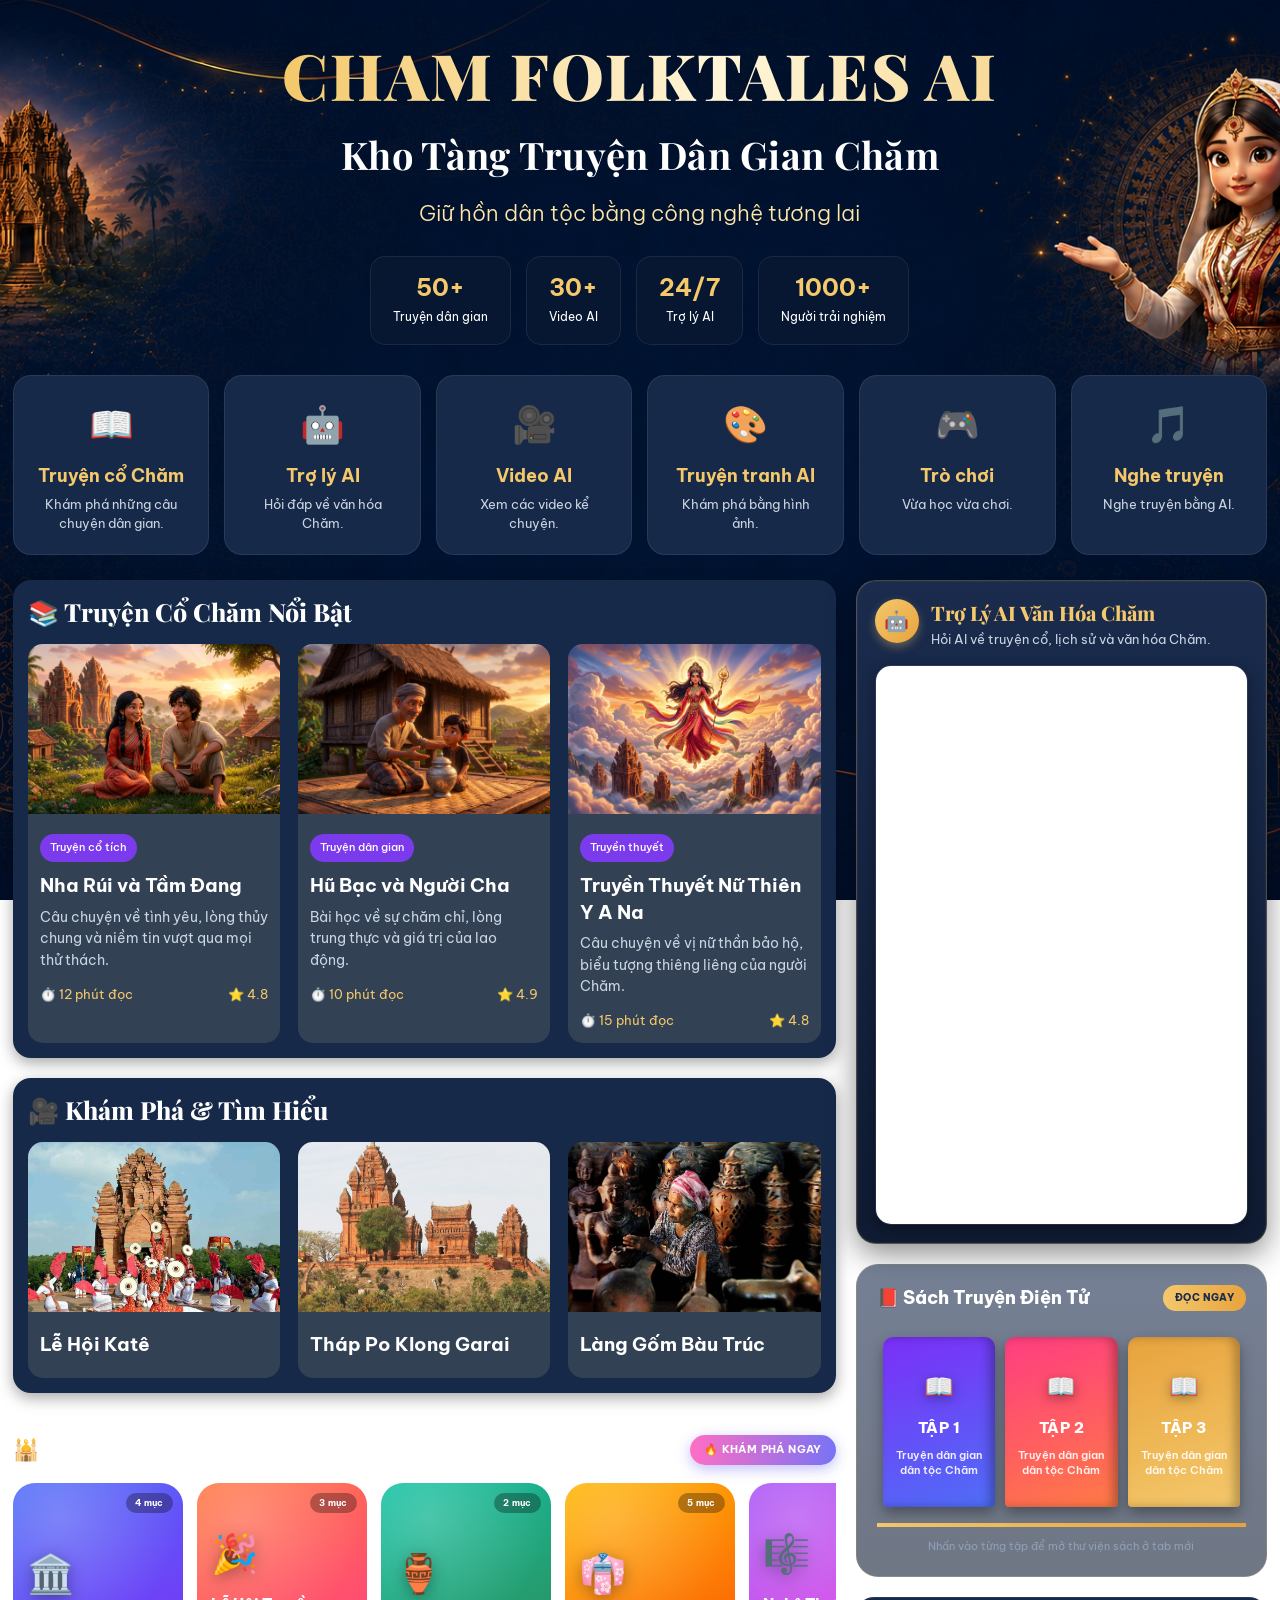
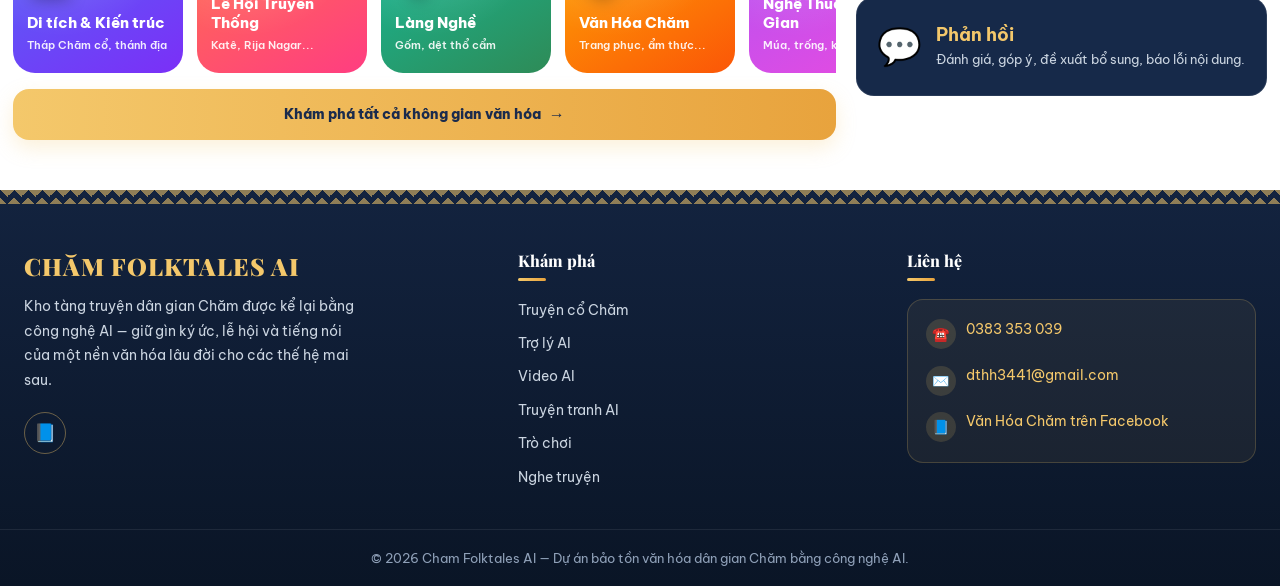
==== commit 3869be19: "Update index.html" ====
--- a/index.html
+++ b/index.html
@@ -153,6 +153,247 @@
         .vhz-card h3{ font-size:13px; }
         .vhz-card span:not(.vhz-tag){ font-size:10px; }
     }
+
+    /* ===== SÁCH TRUYỆN ĐIỆN TỬ - KỆ SÁCH ===== */
+    .sach-section{
+        margin-top:20px;
+        background:linear-gradient(180deg, rgba(26,43,77,.6), rgba(15,27,50,.6));
+        border:1px solid rgba(244,200,107,.15);
+        border-radius:22px;
+        padding:20px;
+    }
+    .sach-head{
+        display:flex;
+        align-items:center;
+        justify-content:space-between;
+        flex-wrap:wrap;
+        gap:8px;
+        margin-bottom:16px;
+    }
+    .sach-head h2{
+        font-size:18px;
+        font-weight:800;
+        color:white;
+        display:flex;
+        align-items:center;
+        gap:8px;
+    }
+    .sach-badge{
+        background:linear-gradient(90deg,#f4c86b,#e8a33d);
+        color:#1a2b4d;
+        font-size:10px;
+        font-weight:800;
+        letter-spacing:.4px;
+        padding:5px 12px;
+        border-radius:20px;
+        white-space:nowrap;
+    }
+
+    /* Kệ sách */
+    .sach-shelf{
+        display:flex;
+        align-items:flex-end;
+        gap:10px;
+        padding:10px 6px 16px;
+        border-bottom:4px solid;
+        border-image:linear-gradient(90deg,#f4c86b,#e8a33d) 1;
+        position:relative;
+    }
+    .sach-spine{
+        flex:1;
+        min-width:0;
+        height:170px;
+        border-radius:10px 10px 4px 4px;
+        display:flex;
+        flex-direction:column;
+        align-items:center;
+        justify-content:center;
+        text-align:center;
+        padding:14px 8px;
+        cursor:pointer;
+        text-decoration:none;
+        color:white;
+        position:relative;
+        box-shadow:inset -6px 0 10px rgba(0,0,0,.25), 0 6px 14px rgba(0,0,0,.35);
+        transition:transform .25s cubic-bezier(.34,1.56,.64,1), box-shadow .25s ease;
+    }
+    .sach-spine:hover{
+        transform:translateY(-16px) rotate(-1.5deg);
+        box-shadow:inset -6px 0 10px rgba(0,0,0,.25), 0 20px 28px rgba(0,0,0,.5);
+    }
+    .sach-spine-1{ background:linear-gradient(160deg,#7b2ff7,#4f6ef7); }
+    .sach-spine-2{ background:linear-gradient(160deg,#ff3d81,#ff7a45); }
+    .sach-spine-3{ background:linear-gradient(160deg,#e8a33d,#f4c86b); }
+
+    .sach-spine .sach-emoji{
+        font-size:24px;
+        margin-bottom:10px;
+        filter:drop-shadow(0 3px 6px rgba(0,0,0,.3));
+    }
+    .sach-spine .sach-num{
+        font-size:15px;
+        font-weight:800;
+        letter-spacing:.5px;
+    }
+    .sach-spine .sach-sub{
+        font-size:11px;
+        font-weight:600;
+        line-height:1.35;
+        opacity:.9;
+        margin-top:8px;
+    }
+
+    .sach-note{
+        text-align:center;
+        font-size:11px;
+        color:#8fa0b8;
+        margin-top:10px;
+    }
+
+    @media (max-width:768px){
+        .sach-spine{ height:150px; padding:10px 6px; }
+        .sach-spine .sach-num{ font-size:13px; }
+        .sach-spine .sach-sub{ font-size:10px; }
+    }
+
+    /* ===== FOOTER - CỔNG ĐÓNG VĂN HÓA CHĂM ===== */
+    .cham-footer{
+        margin-top:50px;
+        background:linear-gradient(180deg,#13233f 0%,#0a1526 100%);
+    }
+    .cham-footer-pattern{
+        height:14px;
+        width:100%;
+        background-image:
+            linear-gradient(135deg, rgba(244,200,107,.55) 25%, transparent 25%),
+            linear-gradient(225deg, rgba(244,200,107,.55) 25%, transparent 25%),
+            linear-gradient(45deg,  rgba(244,200,107,.55) 25%, transparent 25%),
+            linear-gradient(315deg, rgba(244,200,107,.55) 25%, transparent 25%);
+        background-position:7px 0,7px 0,0 0,0 0;
+        background-size:14px 14px;
+        background-repeat:repeat-x;
+    }
+    .cham-footer-inner{
+        max-width:1500px;
+        margin:0 auto;
+        padding:46px 24px 30px;
+        display:grid;
+        grid-template-columns:1.3fr 1fr 1fr;
+        gap:40px;
+    }
+    .cf-brand h3{
+        font-family:'Playfair Display', serif;
+        color:#f4c86b;
+        font-size:24px;
+        font-weight:900;
+        letter-spacing:1px;
+        margin-bottom:12px;
+    }
+    .cf-brand p{
+        color:#cbd5e1;
+        font-size:14px;
+        line-height:1.75;
+        max-width:340px;
+        margin-bottom:20px;
+    }
+    .cf-social{
+        display:inline-flex;
+        align-items:center;
+        justify-content:center;
+        width:42px;
+        height:42px;
+        border-radius:50%;
+        border:1px solid rgba(244,200,107,.4);
+        color:#f4c86b;
+        text-decoration:none;
+        font-size:18px;
+        transition:.25s ease;
+    }
+    .cf-social:hover{
+        background:rgba(244,200,107,.15);
+        transform:translateY(-3px);
+    }
+    .cf-col h4{
+        font-family:'Playfair Display', serif;
+        color:white;
+        font-size:16px;
+        font-weight:800;
+        margin-bottom:18px;
+        position:relative;
+        padding-bottom:9px;
+        width:fit-content;
+    }
+    .cf-col h4::after{
+        content:'';
+        position:absolute;
+        left:0;
+        bottom:0;
+        width:28px;
+        height:3px;
+        border-radius:3px;
+        background:linear-gradient(90deg,#f4c86b,#e8a33d);
+    }
+    .cf-col a{
+        display:block;
+        color:#cbd5e1;
+        text-decoration:none;
+        font-size:14px;
+        margin-bottom:11px;
+        transition:.2s ease;
+    }
+    .cf-col a:hover{
+        color:#f4c86b;
+        padding-left:4px;
+    }
+    .cf-contact-card{
+        background:rgba(244,200,107,.06);
+        border:1px solid rgba(244,200,107,.2);
+        border-radius:16px;
+        padding:18px;
+    }
+    .cf-contact-row{
+        display:flex;
+        align-items:center;
+        gap:10px;
+        margin-bottom:13px;
+        font-size:13.5px;
+        color:#e2e8f0;
+    }
+    .cf-contact-row:last-child{ margin-bottom:0; }
+    .cf-contact-row .ic{
+        flex-shrink:0;
+        width:30px;
+        height:30px;
+        border-radius:50%;
+        background:rgba(244,200,107,.15);
+        display:flex;
+        align-items:center;
+        justify-content:center;
+        font-size:14px;
+    }
+    .cf-contact-row a{
+        color:#f4c86b;
+        text-decoration:none;
+    }
+    .cf-contact-row a:hover{ text-decoration:underline; }
+    .cham-footer-bottom{
+        border-top:1px solid rgba(255,255,255,.08);
+        padding:18px 24px;
+        text-align:center;
+        color:#8fa0b8;
+        font-size:12.5px;
+        line-height:1.6;
+    }
+    @media (max-width:1024px){
+        .cham-footer-inner{ grid-template-columns:1fr 1fr; }
+        .cf-brand{ grid-column:1 / -1; }
+    }
+    @media (max-width:768px){
+        .cham-footer-inner{ grid-template-columns:1fr; gap:28px; text-align:center; padding:36px 20px 24px; }
+        .cf-brand p{ margin-left:auto; margin-right:auto; }
+        .cf-col h4{ margin:0 auto 16px; }
+        .cf-col h4::after{ left:50%; transform:translateX(-50%); }
+    }
     </style>
 </head>
 
@@ -177,7 +418,7 @@
             <div class="stats">
 
                 <div class="stat-box">
-                    <h3>100+</h3>
+                    <h3>50+</h3>
                     <span>Truyện dân gian</span>
                 </div>
 
@@ -260,7 +501,7 @@
 
                             <span class="tag">Truyện cổ tích</span>
 
-                            <h3>Nha Rúi và Tầm Dang</h3>
+                            <h3>Nha Rúi và Tầm Đang</h3>
 
                             <p>
                                 Câu chuyện về tình yêu, lòng thủy chung và niềm tin vượt qua mọi thử thách.
@@ -435,6 +676,44 @@
 
             </div>
 
+            <!-- SÁCH TRUYỆN ĐIỆN TỬ -->
+            <div class="sach-section">
+
+                <div class="sach-head">
+                    <h2>📕 Sách Truyện Điện Tử</h2>
+                    <span class="sach-badge">ĐỌC NGAY</span>
+                </div>
+
+                <div class="sach-shelf">
+
+                    <a class="sach-spine sach-spine-1"
+                       href="sachdienthu.html?tap=1" target="_blank" rel="noopener">
+                        <span class="sach-emoji">📖</span>
+                        <span class="sach-num">TẬP 1</span>
+                        <span class="sach-sub">Truyện dân gian dân tộc Chăm</span>
+                    </a>
+
+                    <a class="sach-spine sach-spine-2"
+                       href="sachdienthu.html?tap=2" target="_blank" rel="noopener">
+                        <span class="sach-emoji">📖</span>
+                        <span class="sach-num">TẬP 2</span>
+                        <span class="sach-sub">Truyện dân gian dân tộc Chăm</span>
+                    </a>
+
+                    <a class="sach-spine sach-spine-3"
+                       href="sachdienthu.html?tap=3" target="_blank" rel="noopener">
+                        <span class="sach-emoji">📖</span>
+                        <span class="sach-num">TẬP 3</span>
+                        <span class="sach-sub">Truyện dân gian dân tộc Chăm</span>
+                    </a>
+
+                </div>
+
+                <p class="sach-note">Nhấn vào từng tập để mở thư viện sách ở tab mới</p>
+
+            </div>
+
+            <!-- PHẢN HỒI - đẩy xuống dưới cùng -->
             <a href="phanhoi.html" class="menu-card" style="display:flex;align-items:center;gap:14px;text-align:left;margin-top:20px;">
                 <div class="icon" style="margin-bottom:0;">💬</div>
                 <div>
@@ -448,6 +727,56 @@
     </div>
 
 </div><!-- end .container -->
+
+<!-- ===== FOOTER ===== -->
+<footer class="cham-footer">
+
+    <div class="cham-footer-pattern"></div>
+
+    <div class="cham-footer-inner">
+
+        <div class="cf-brand">
+            <h3>CHĂM FOLKTALES AI</h3>
+            <p>Kho tàng truyện dân gian Chăm được kể lại bằng công nghệ AI — giữ gìn ký ức, lễ hội và tiếng nói của một nền văn hóa lâu đời cho các thế hệ mai sau.</p>
+            <a class="cf-social" href="https://www.facebook.com/profile.php?id=61589900680121" target="_blank" rel="noopener" aria-label="Facebook Văn Hóa Chăm">📘</a>
+        </div>
+
+        <div class="cf-col">
+            <h4>Khám phá</h4>
+            <a href="truyenco.html">Truyện cổ Chăm</a>
+            <a href="chatbot.html">Trợ lý AI</a>
+            <a href="videoAI.html">Video AI</a>
+            <a href="truyentranh.html">Truyện tranh AI</a>
+            <a href="trochoi.html">Trò chơi</a>
+            <a href="nghetruyen.html">Nghe truyện</a>
+        </div>
+
+        <div class="cf-col">
+            <h4>Liên hệ</h4>
+            <div class="cf-contact-card">
+                <div class="cf-contact-row">
+                    <span class="ic">☎️</span>
+                    <a href="tel:0383353039">0383 353 039</a>
+                </div>
+                <div class="cf-contact-row">
+                    <span class="ic">✉️</span>
+                    <a href="mailto:dthh3441@gmail.com">dthh3441@gmail.com</a>
+                </div>
+                <div class="cf-contact-row">
+                    <span class="ic">📘</span>
+                    <a href="https://www.facebook.com/profile.php?id=61589900680121" target="_blank" rel="noopener">Văn Hóa Chăm trên Facebook</a>
+                </div>
+            </div>
+        </div>
+
+    </div>
+
+    <div class="cham-footer-bottom">
+        © 2026 Cham Folktales AI — Dự án bảo tồn văn hóa dân gian Chăm bằng công nghệ AI.
+    </div>
+
+</footer>
+
 
 
 <!-- =============================================
@@ -653,7 +982,7 @@
 
 };
 
-/* ========== MỞ MODAL ========== */
+/* ========== MỞ MODAL KHÁM PHÁ ========== */
 function openKP(key) {
     const d = kpData[key];
 
@@ -687,7 +1016,7 @@
     document.body.style.overflow = 'hidden';
 }
 
-/* ========== ĐÓNG MODAL ========== */
+/* ========== ĐÓNG MODAL KHÁM PHÁ ========== */
 function closeKP() {
     document.getElementById('kp-overlay').style.display = 'none';
     document.body.style.overflow = '';
@@ -698,7 +1027,7 @@
 }
 
 document.addEventListener('keydown', function(e) {
-    if (e.key === 'Escape') closeKP();
+    if (e.key === 'Escape') { closeKP(); }
 });
 </script>
 
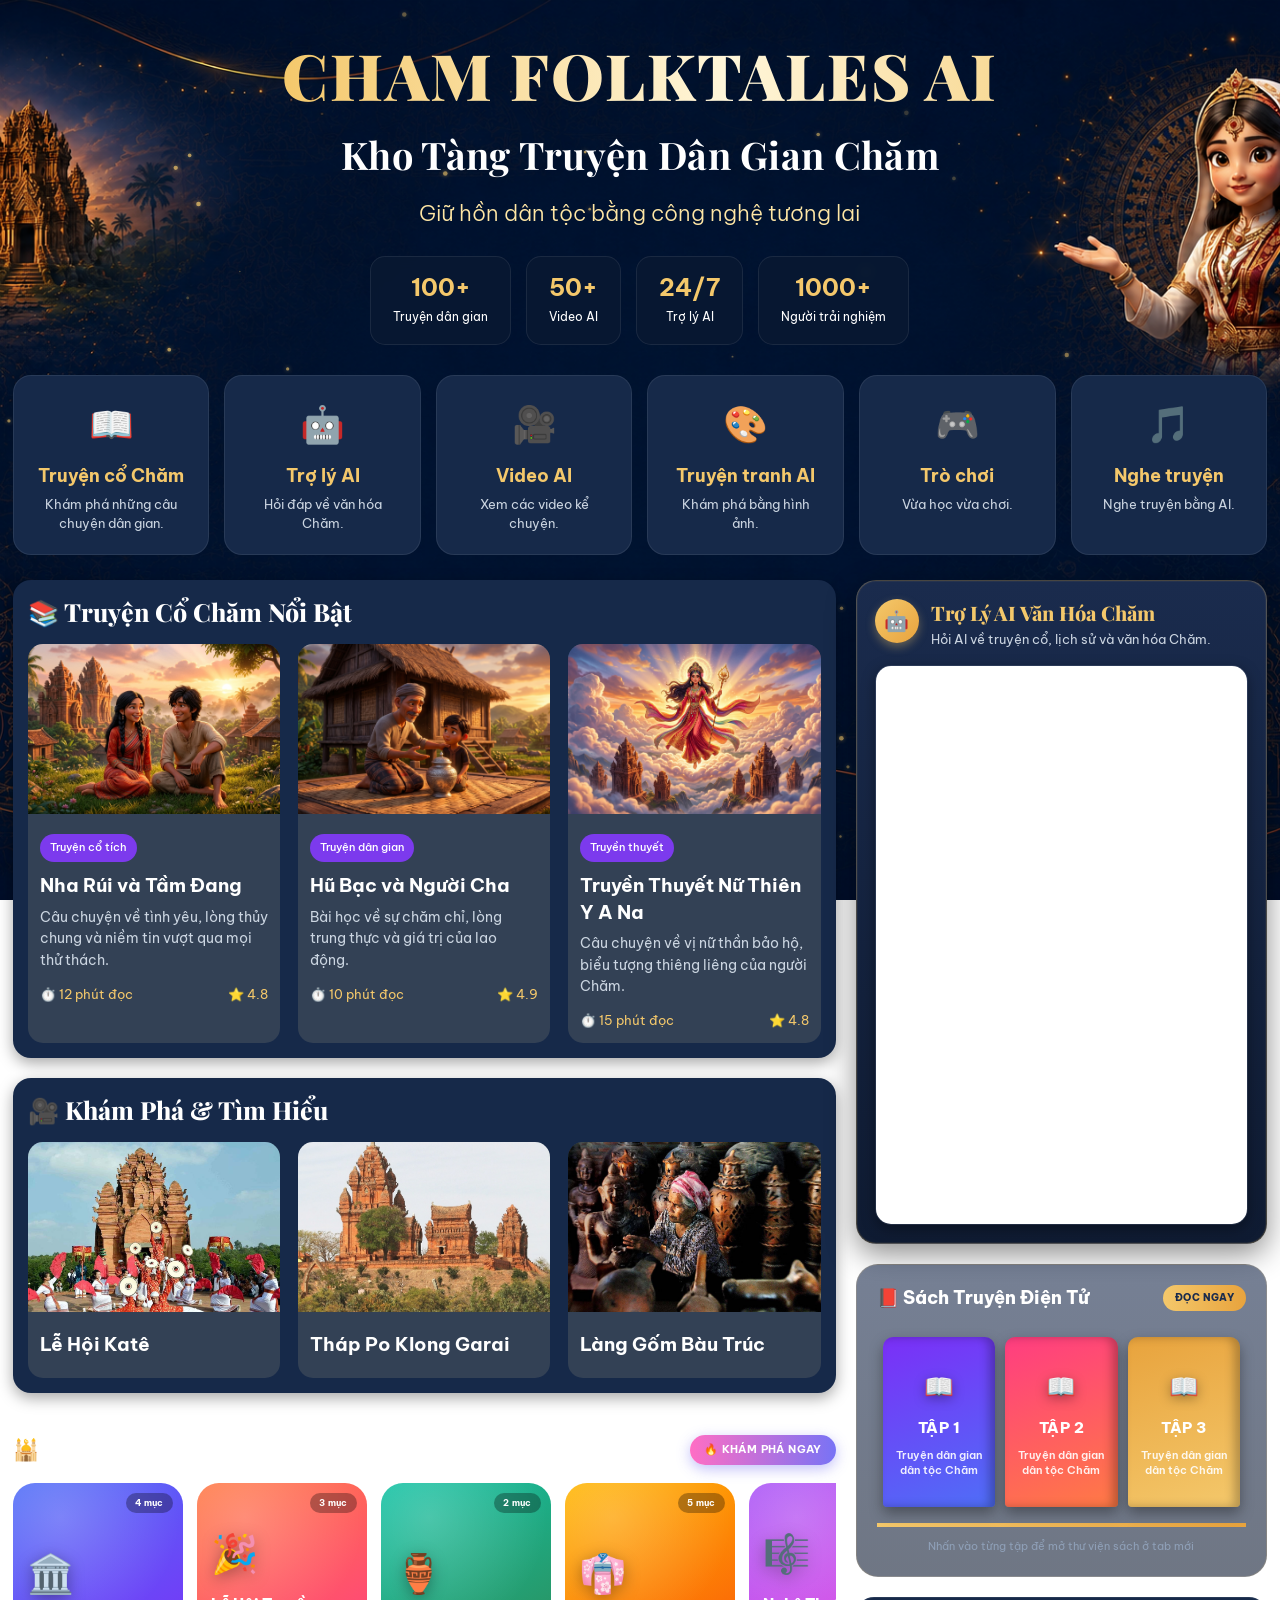
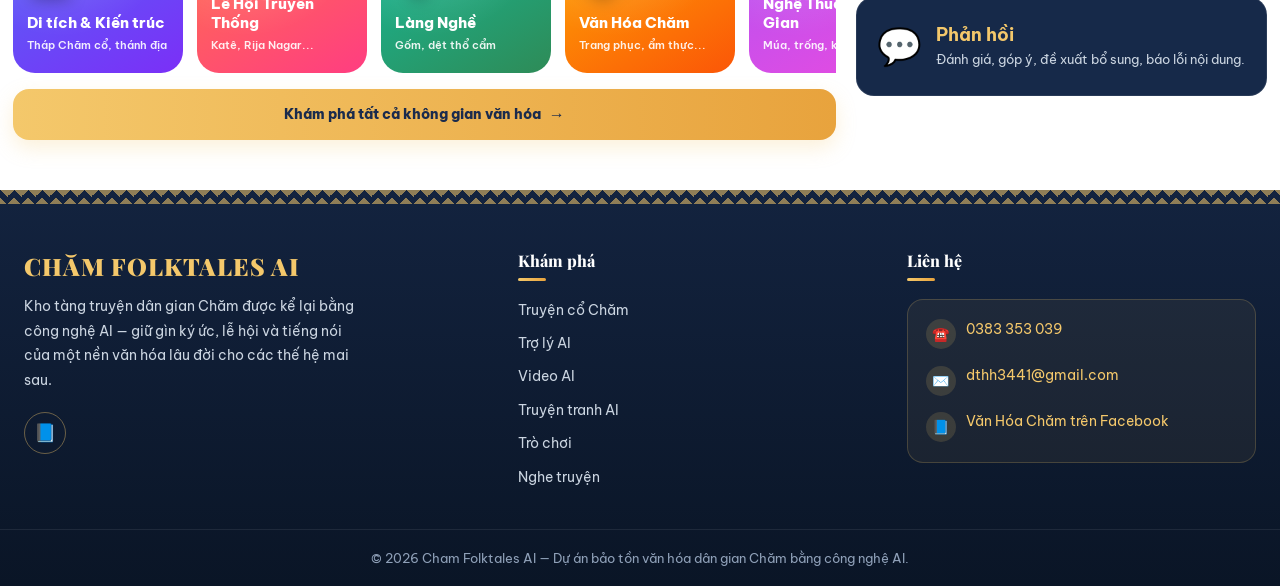
==== commit 224ae0c4: "Update index.html" ====
--- a/index.html
+++ b/index.html
@@ -418,12 +418,12 @@
             <div class="stats">
 
                 <div class="stat-box">
+                    <h3>100+</h3>
+                    <span>Truyện dân gian</span>
+                </div>
+
+                <div class="stat-box">
                     <h3>50+</h3>
-                    <span>Truyện dân gian</span>
-                </div>
-
-                <div class="stat-box">
-                    <h3>30+</h3>
                     <span>Video AI</span>
                 </div>
 
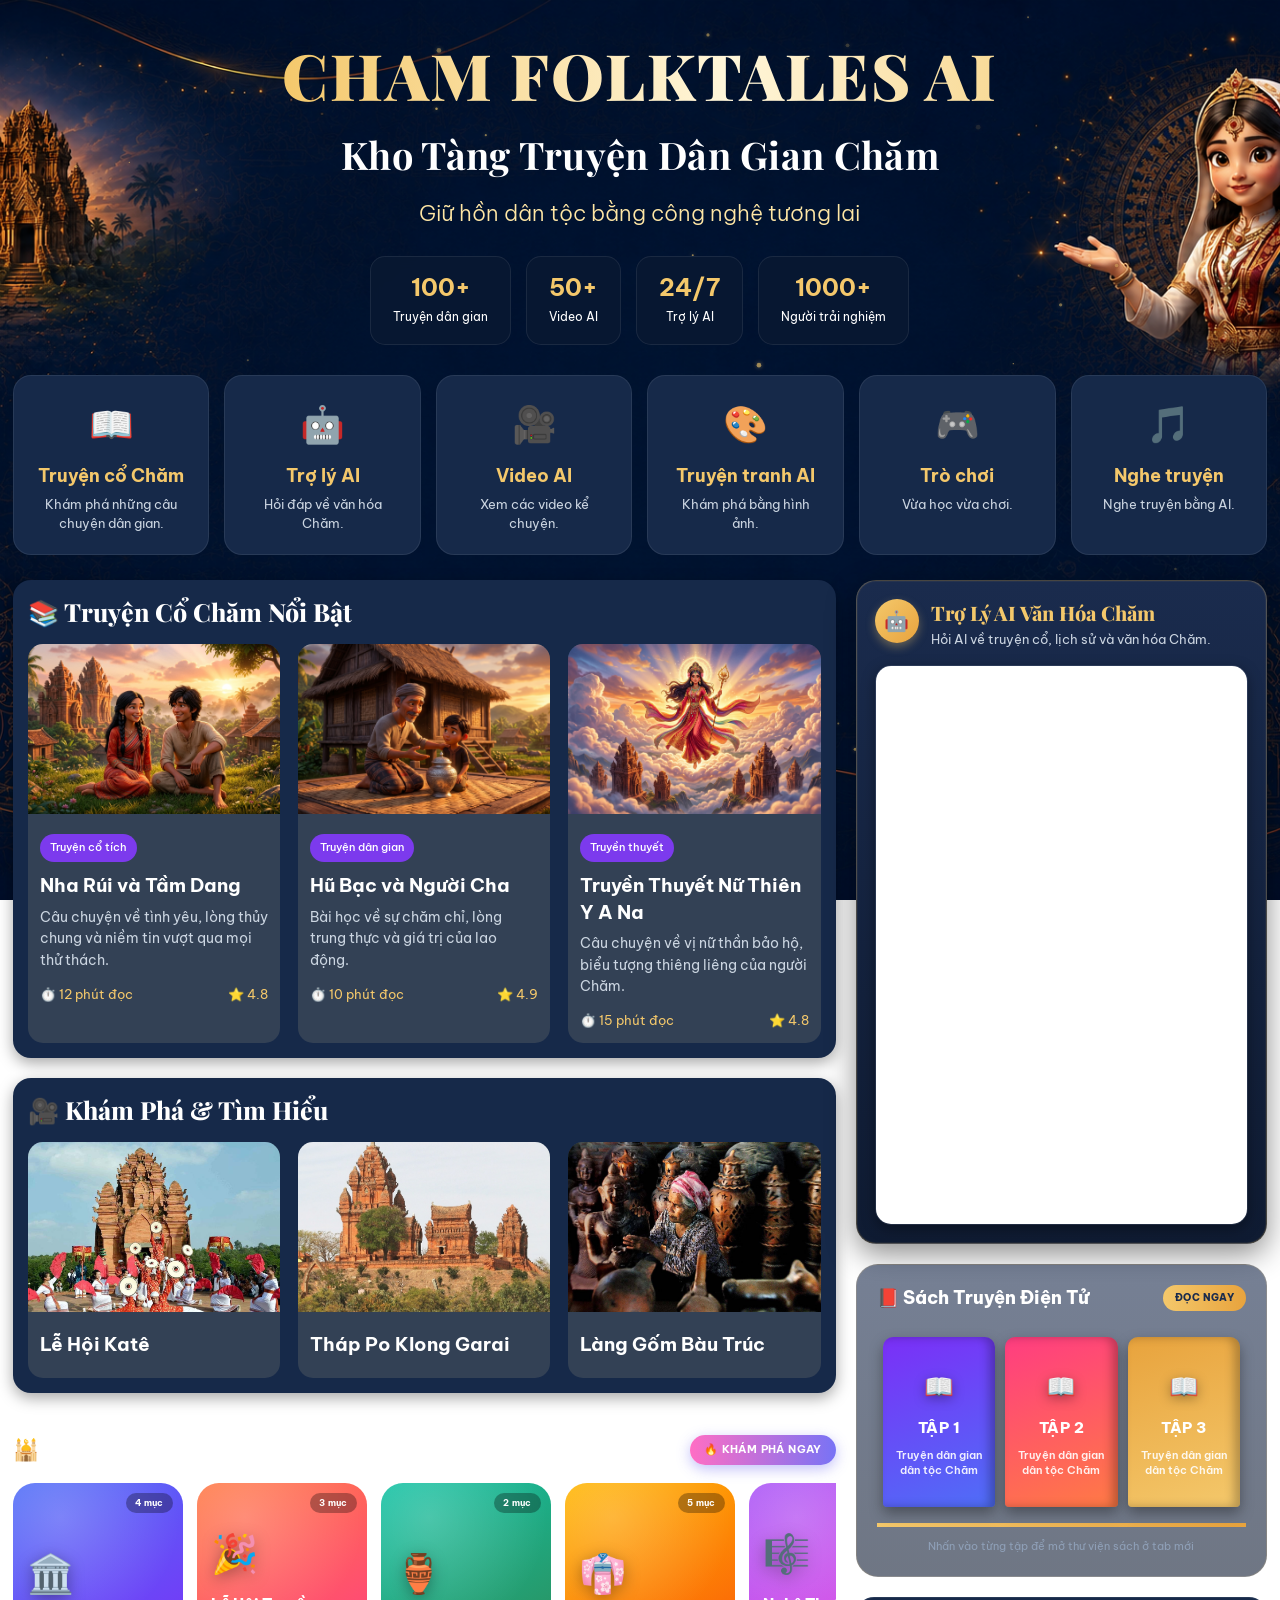
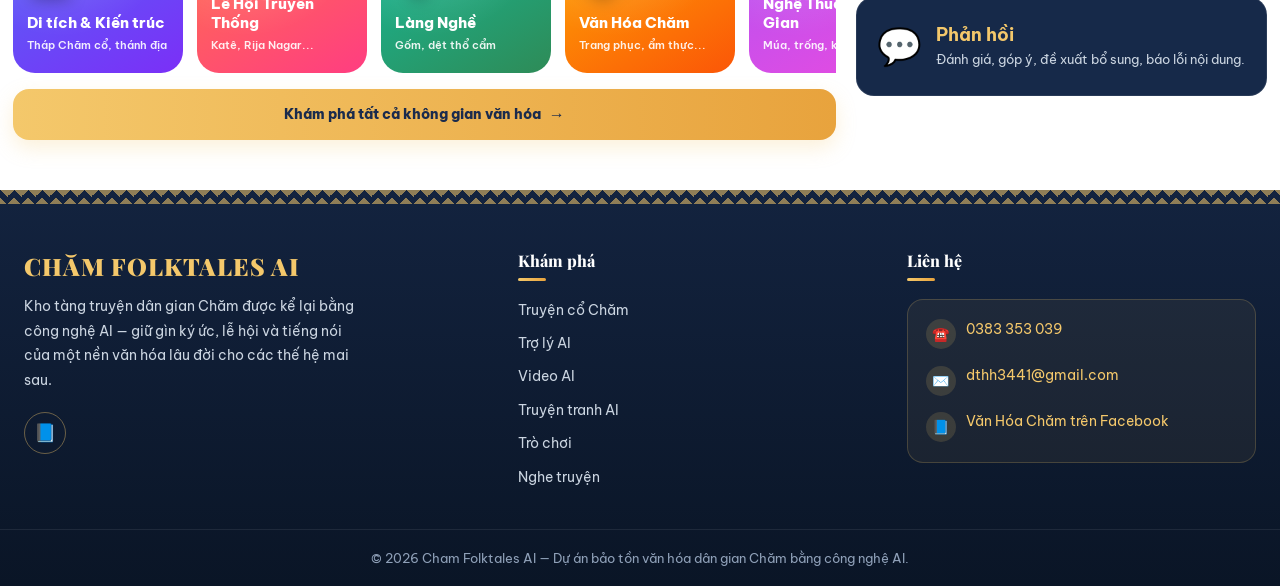
==== commit 9b236462: "Update index.html" ====
--- a/index.html
+++ b/index.html
@@ -501,7 +501,7 @@
 
                             <span class="tag">Truyện cổ tích</span>
 
-                            <h3>Nha Rúi và Tầm Đang</h3>
+                            <h3>Nha Rúi và Tầm Dang</h3>
 
                             <p>
                                 Câu chuyện về tình yêu, lòng thủy chung và niềm tin vượt qua mọi thử thách.
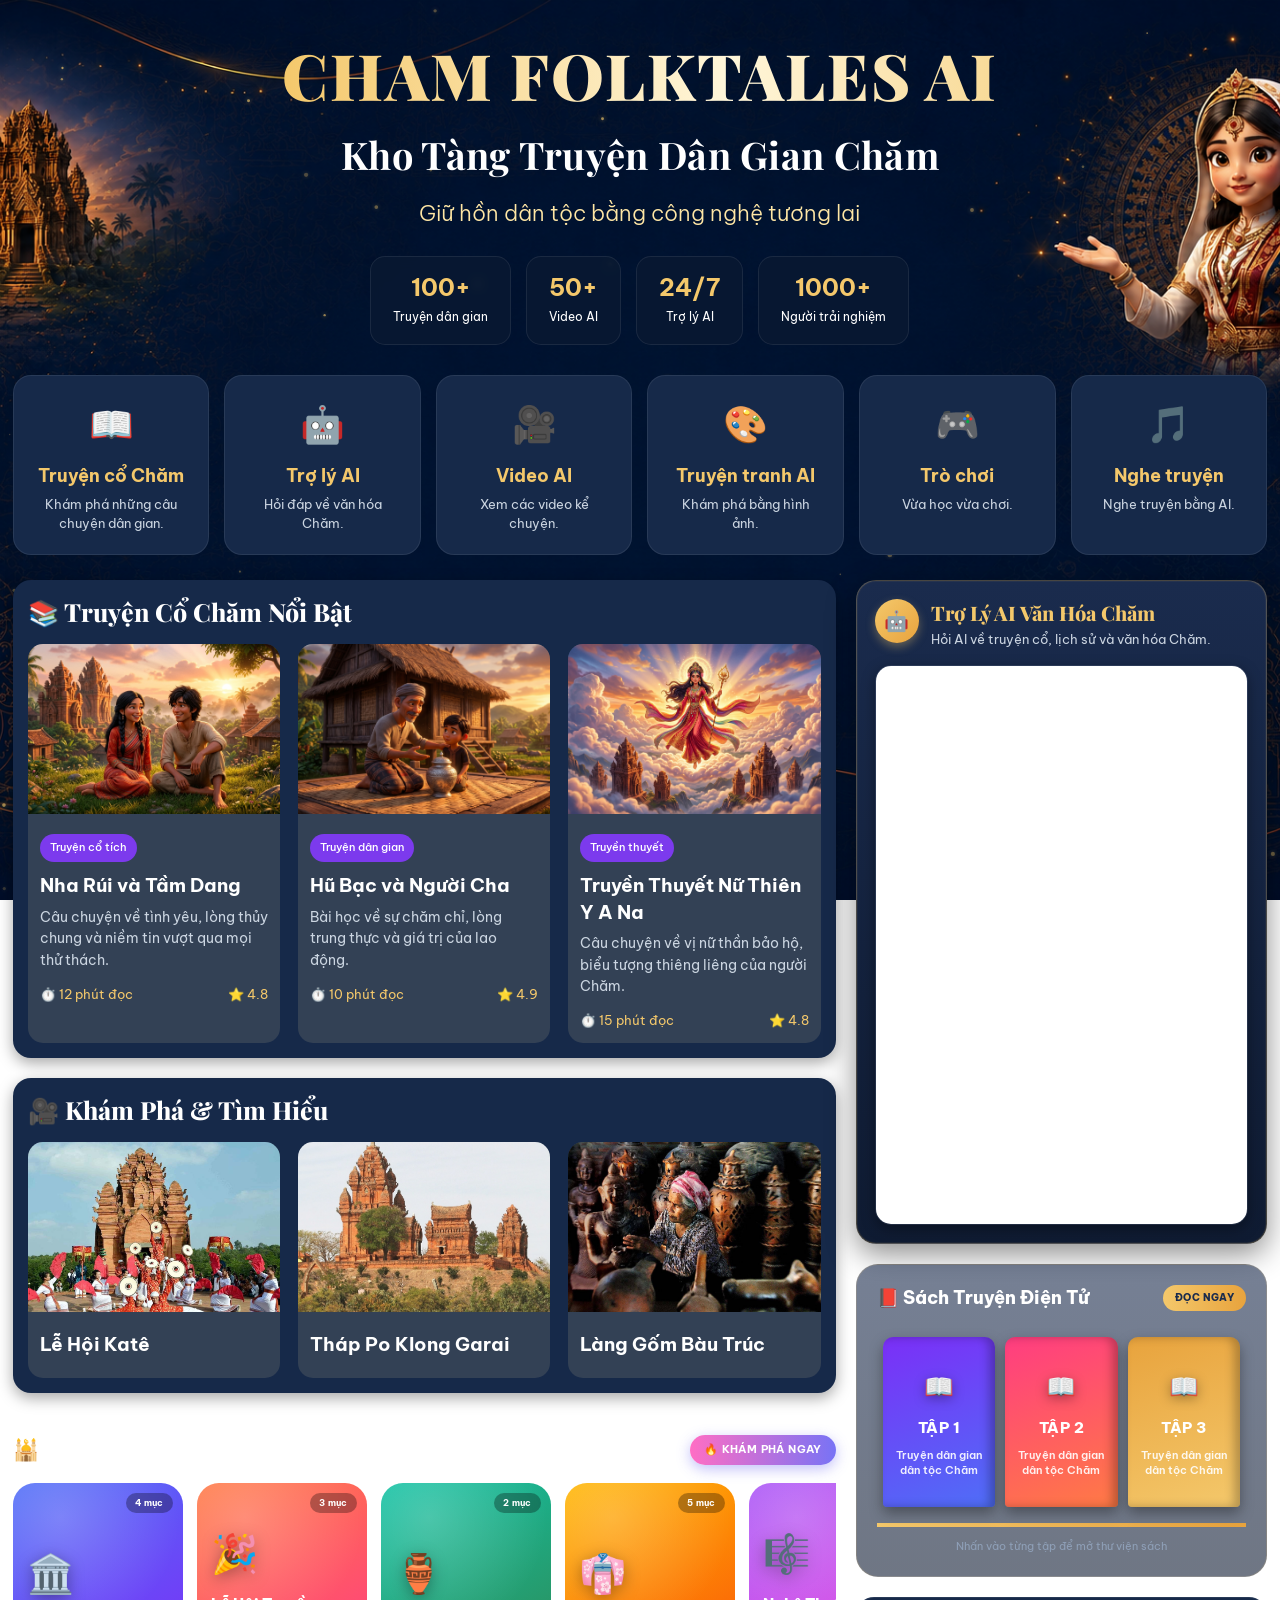
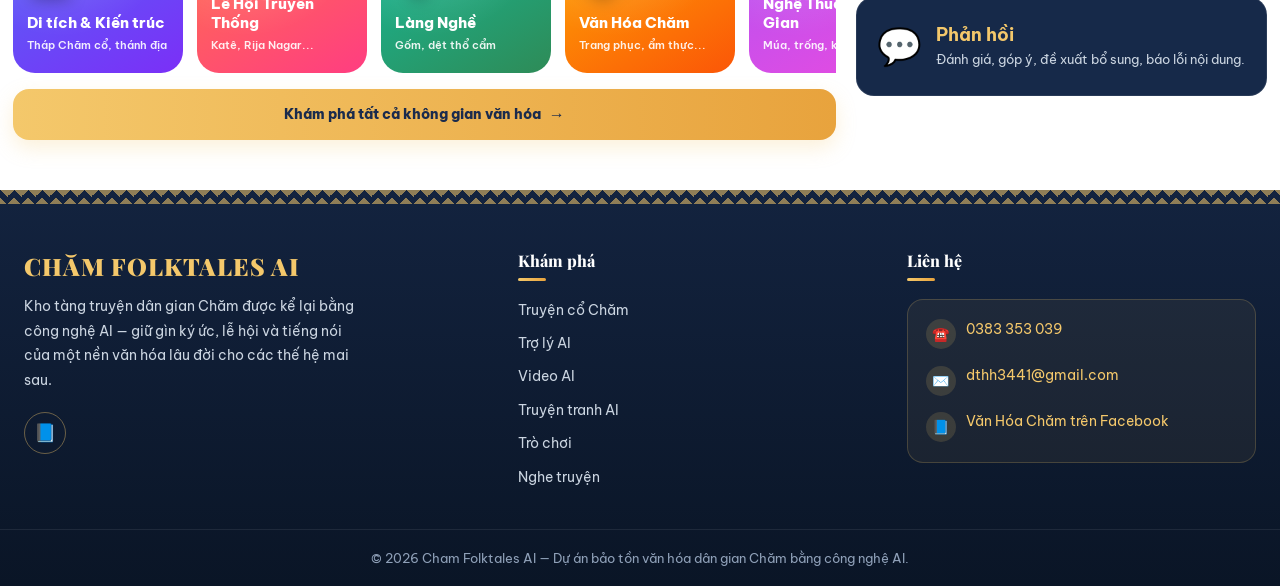
==== commit 074f1719: "Update index.html" ====
--- a/index.html
+++ b/index.html
@@ -687,21 +687,21 @@
                 <div class="sach-shelf">
 
                     <a class="sach-spine sach-spine-1"
-                       href="sachdienthu.html?tap=1" target="_blank" rel="noopener">
+                       href="sachdienthu.html?tap=1">
                         <span class="sach-emoji">📖</span>
                         <span class="sach-num">TẬP 1</span>
                         <span class="sach-sub">Truyện dân gian dân tộc Chăm</span>
                     </a>
 
                     <a class="sach-spine sach-spine-2"
-                       href="sachdienthu.html?tap=2" target="_blank" rel="noopener">
+                       href="sachdienthu.html?tap=2">
                         <span class="sach-emoji">📖</span>
                         <span class="sach-num">TẬP 2</span>
                         <span class="sach-sub">Truyện dân gian dân tộc Chăm</span>
                     </a>
 
                     <a class="sach-spine sach-spine-3"
-                       href="sachdienthu.html?tap=3" target="_blank" rel="noopener">
+                       href="sachdienthu.html?tap=3">
                         <span class="sach-emoji">📖</span>
                         <span class="sach-num">TẬP 3</span>
                         <span class="sach-sub">Truyện dân gian dân tộc Chăm</span>
@@ -709,7 +709,7 @@
 
                 </div>
 
-                <p class="sach-note">Nhấn vào từng tập để mở thư viện sách ở tab mới</p>
+                <p class="sach-note">Nhấn vào từng tập để mở thư viện sách</p>
 
             </div>
 
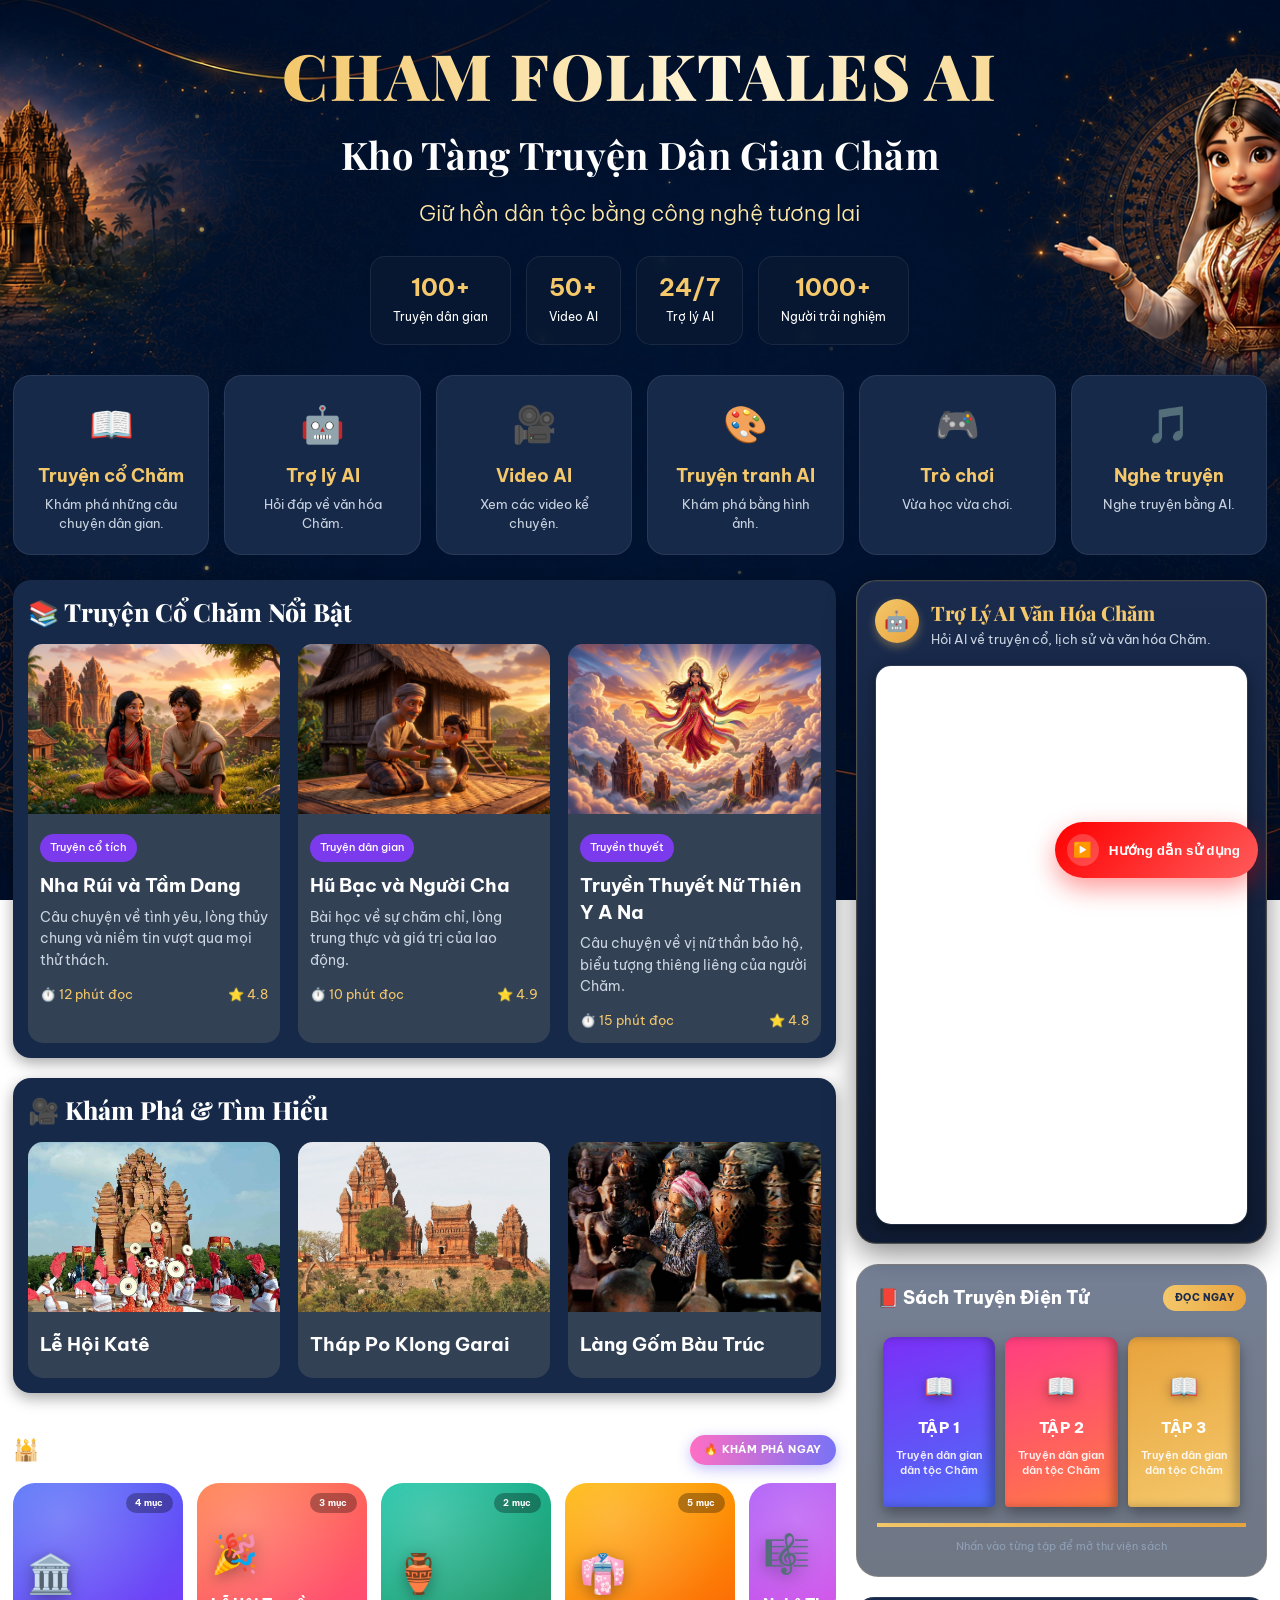
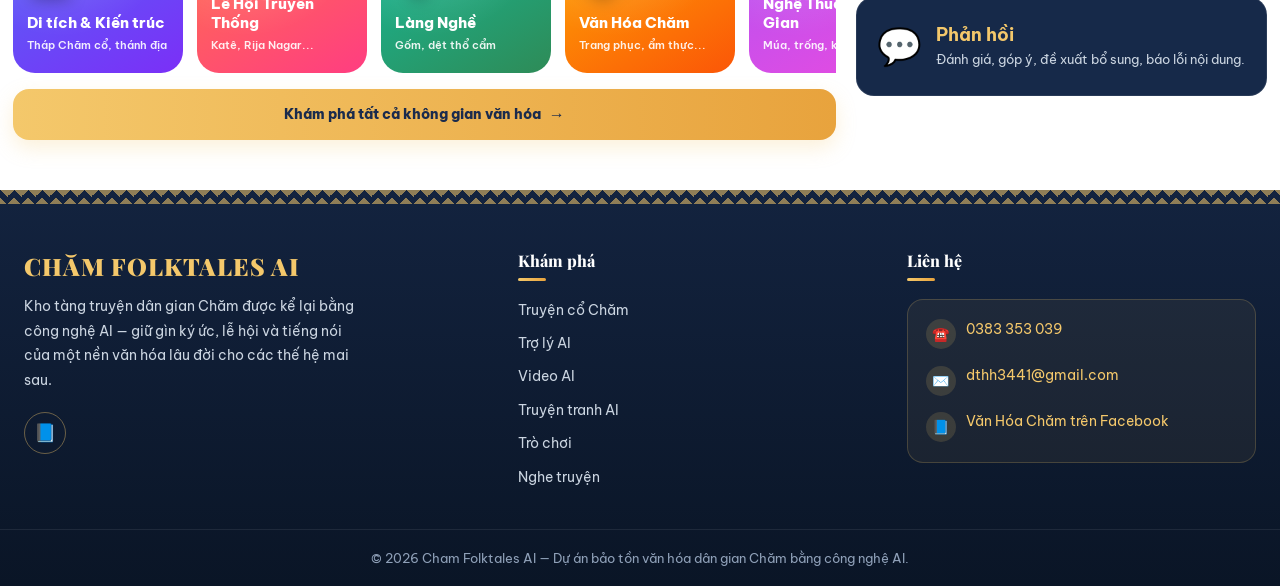
==== commit 6daadef4: "Update index.html" ====
--- a/index.html
+++ b/index.html
@@ -394,6 +394,105 @@
         .cf-col h4{ margin:0 auto 16px; }
         .cf-col h4::after{ left:50%; transform:translateX(-50%); }
     }
+
+    /* ===== NÚT NỔI HƯỚNG DẪN ===== */
+    .hd-float{
+        position:fixed;
+        right:22px;
+        bottom:22px;
+        z-index:9998;
+        display:flex;
+        align-items:center;
+        gap:10px;
+        padding:12px 18px 12px 12px;
+        border-radius:50px;
+        background:linear-gradient(135deg,#ff0000,#ff5b5b);
+        color:white;
+        text-decoration:none;
+        font-weight:700;
+        font-size:13.5px;
+        box-shadow:0 10px 26px rgba(255,0,0,.4);
+        border:none;
+        cursor:pointer;
+        animation:hdFloatPulse 2.4s ease-in-out infinite;
+    }
+    .hd-float:hover{ transform:translateY(-3px); }
+    .hd-float-icon{
+        width:32px;
+        height:32px;
+        border-radius:50%;
+        background:rgba(255,255,255,.2);
+        display:flex;
+        align-items:center;
+        justify-content:center;
+        font-size:15px;
+    }
+    @keyframes hdFloatPulse{
+        0%,100%{ box-shadow:0 10px 26px rgba(255,0,0,.4); }
+        50%{ box-shadow:0 10px 34px rgba(255,0,0,.65); }
+    }
+    @media (max-width:768px){
+        .hd-float{ right:14px; bottom:14px; padding:11px 16px 11px 11px; font-size:12.5px; }
+        .hd-float-icon{ width:28px; height:28px; font-size:13px; }
+    }
+
+    /* ===== MODAL VIDEO HƯỚNG DẪN ===== */
+    #hd-video-overlay{
+        display:none;
+        position:fixed;
+        inset:0;
+        background:rgba(0,0,0,.9);
+        z-index:9999;
+        align-items:center;
+        justify-content:center;
+        backdrop-filter:blur(6px);
+        padding:20px;
+    }
+    .hd-video-box{
+        width:100%;
+        max-width:860px;
+        background:#0f1b32;
+        border:1px solid rgba(244,200,107,.25);
+        border-radius:18px;
+        overflow:hidden;
+        box-shadow:0 28px 70px rgba(0,0,0,.8);
+        animation:kpIn .3s cubic-bezier(.34,1.56,.64,1);
+    }
+    .hd-video-head{
+        display:flex;
+        align-items:center;
+        justify-content:space-between;
+        padding:14px 18px;
+        border-bottom:1px solid rgba(255,255,255,.07);
+    }
+    .hd-video-head h3{
+        color:#f4c86b;
+        font-size:15px;
+        font-weight:800;
+    }
+    .hd-video-close{
+        width:34px;
+        height:34px;
+        border-radius:50%;
+        background:rgba(255,255,255,.08);
+        border:none;
+        color:white;
+        font-size:16px;
+        cursor:pointer;
+    }
+    .hd-video-frame-wrap{
+        position:relative;
+        width:100%;
+        padding-top:56.25%;
+        background:black;
+    }
+    .hd-video-frame-wrap iframe{
+        position:absolute;
+        inset:0;
+        width:100%;
+        height:100%;
+        border:0;
+    }
     </style>
 </head>
 
@@ -777,7 +876,58 @@
 
 </footer>
 
-
+<!-- ===== NÚT NỔI VIDEO HƯỚNG DẪN ===== -->
+<button class="hd-float" onclick="openVideoGuide()" aria-label="Xem video hướng dẫn sử dụng website">
+    <span class="hd-float-icon">▶️</span>
+    <span>Hướng dẫn sử dụng</span>
+</button>
+
+<!-- ===== MODAL VIDEO HƯỚNG DẪN ===== -->
+<div id="hd-video-overlay" onclick="closeVideoGuideOverlay(event)">
+    <div class="hd-video-box">
+        <div class="hd-video-head">
+            <h3>🎬 Hướng dẫn sử dụng website Cham Folktales AI</h3>
+            <button class="hd-video-close" onclick="closeVideoGuide()">✕</button>
+        </div>
+        <div class="hd-video-frame-wrap">
+            <iframe id="hd-video-iframe"
+                src=""
+                title="Video hướng dẫn sử dụng website"
+                allow="accelerometer; autoplay; clipboard-write; encrypted-media; gyroscope; picture-in-picture"
+                allowfullscreen>
+            </iframe>
+        </div>
+    </div>
+</div>
+
+<script>
+/* ========== VIDEO HƯỚNG DẪN SỬ DỤNG ========== */
+const HD_VIDEO_ID = 'bb_sUds09ck';
+
+function openVideoGuide() {
+    const overlay = document.getElementById('hd-video-overlay');
+    const iframe = document.getElementById('hd-video-iframe');
+    iframe.src = 'https://www.youtube.com/embed/' + HD_VIDEO_ID + '?autoplay=1&rel=0';
+    overlay.style.display = 'flex';
+    document.body.style.overflow = 'hidden';
+}
+
+function closeVideoGuide() {
+    const overlay = document.getElementById('hd-video-overlay');
+    const iframe = document.getElementById('hd-video-iframe');
+    overlay.style.display = 'none';
+    iframe.src = ''; // dừng video khi đóng
+    document.body.style.overflow = '';
+}
+
+function closeVideoGuideOverlay(e) {
+    if (e.target === document.getElementById('hd-video-overlay')) closeVideoGuide();
+}
+
+document.addEventListener('keydown', function(e) {
+    if (e.key === 'Escape') closeVideoGuide();
+});
+</script>
 
 <!-- =============================================
      MODAL KHÁM PHÁ & TÌM HIỂU
